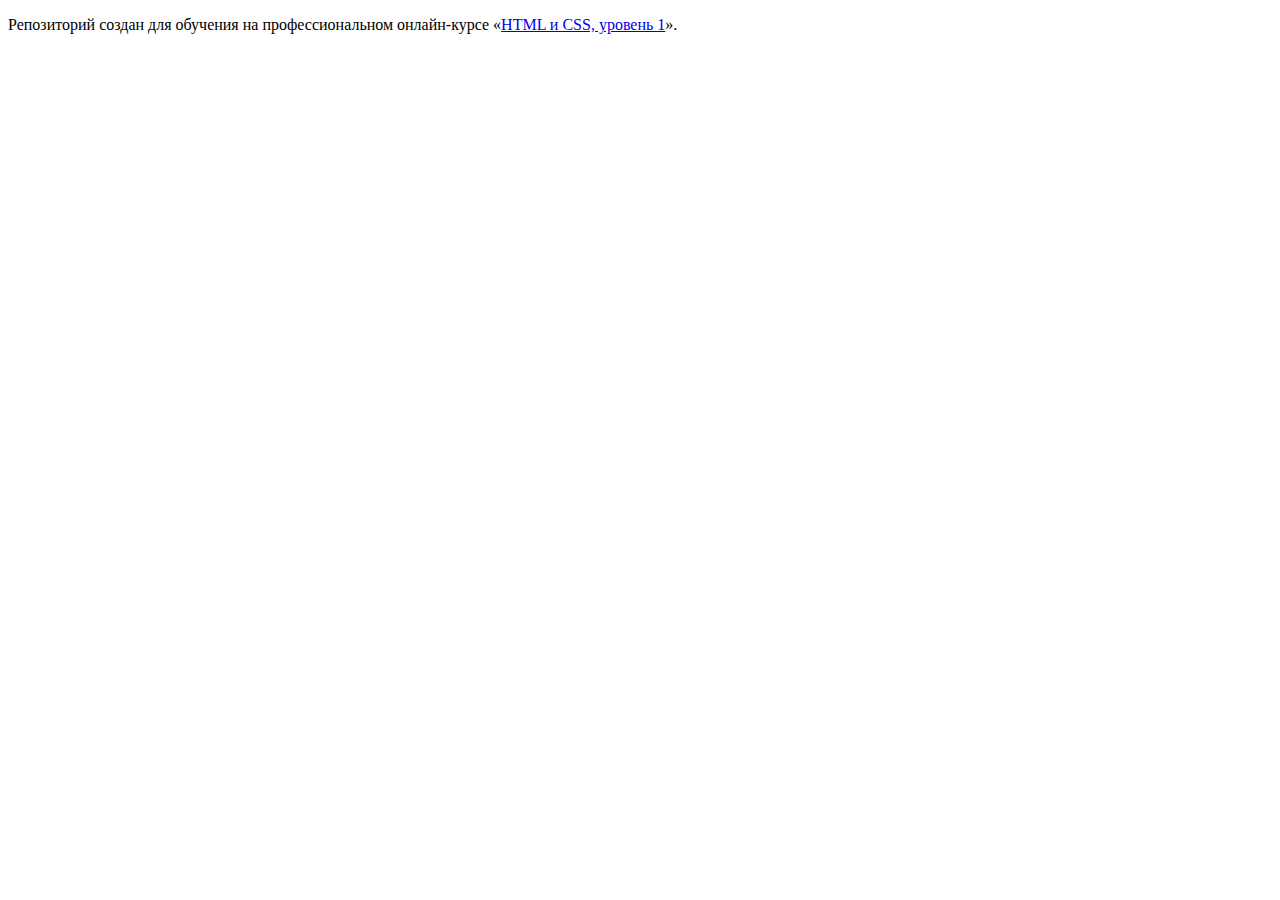
==== index.html @ 500343b6 ":hatching_chick:" ====
<!DOCTYPE html>
<html lang="ru">
  <head>
    <meta charset="utf-8">
    <title>HTML Academy: Девайс</title>
  </head>
  <body>

    <p>Репозиторий создан для обучения на профессиональном онлайн‑курсе «<a href="https://htmlacademy.ru/intensive/htmlcss">HTML и CSS, уровень 1</a>».</p>

  </body>
</html>
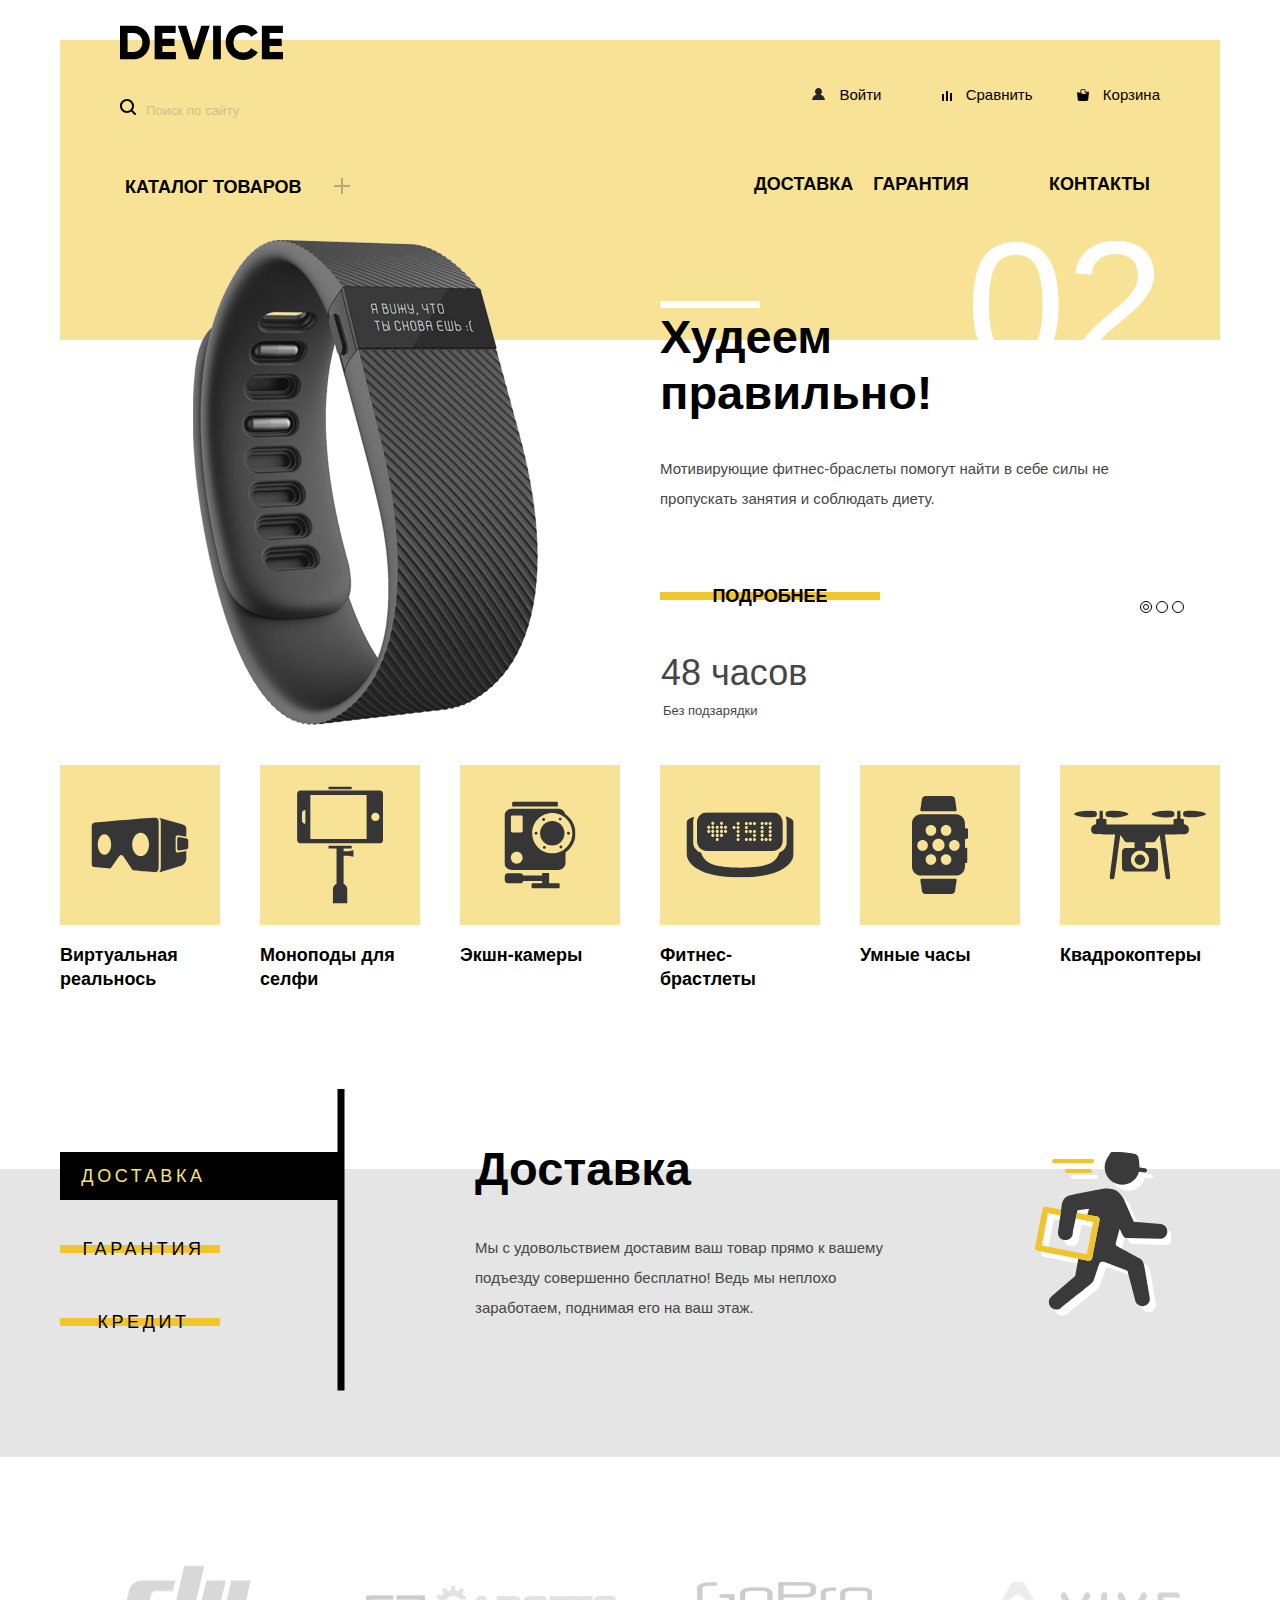
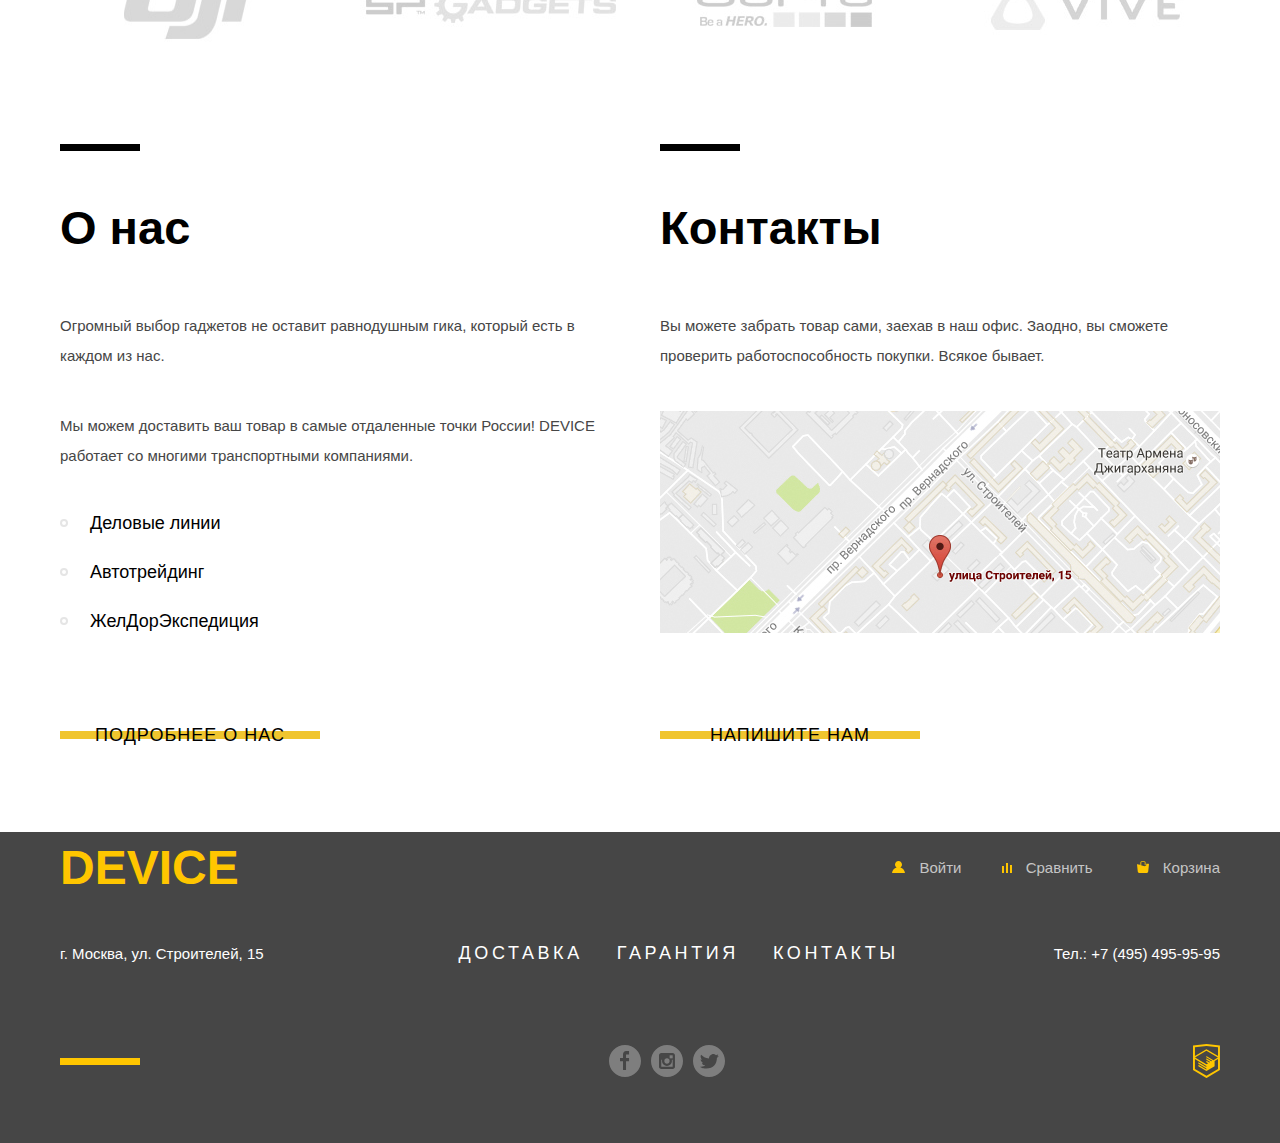
==== commit 088c50f6: "верстает первую страницу" ====
--- a/index.html
+++ b/index.html
@@ -1,12 +1,596 @@
 <!DOCTYPE html>
 <html lang="ru">
-  <head>
-    <meta charset="utf-8">
-    <title>HTML Academy: Девайс</title>
-  </head>
-  <body>
+<head>
+  <meta charset="UTF-8">
+  <title>Device</title>
+  <link rel="stylesheet" href="css/style.css">
+</head>
+<body>
+  <header>
+    <div class="layout-positioner header-wrapper">
+      <div class="top-row">
+        <div class="top-row-left">
+          <a class="logo" aria-label="Logotype Device">
+            <img src="img/logo.svg" alt="Device">
+          </a>
+          <div class="search">
+            <form action="device.html" method="post">
+                <span>
+                  <svg version="1.1" id="Layer_1" xmlns="http://www.w3.org/2000/svg" xmlns:xlink="http://www.w3.org/1999/xlink" x="0px" y="0px"
+                    width="16px" height="16px" viewBox="0 0 16 16" enable-background="new 0 0 16 16" xml:space="preserve">
+                  <path d="M15.7,14.3l-3.104-3.104C13.473,10.023,14,8.576,14,7c0-3.866-3.134-7-7-7S0,3.134,0,7s3.134,7,7,7
+                    c1.576,0,3.023-0.527,4.193-1.404L14.3,15.7c0.185,0.184,0.38,0.3,0.7,0.3c0.553,0,1-0.447,1-1C16,14.781,15.945,14.546,15.7,14.3z
+                    M2,7c0-2.762,2.238-5,5-5s5,2.238,5,5s-2.238,5-5,5S2,9.762,2,7z"/>
+                  </svg>
+                </span>
+                <input type="search" name="search" placeholder="Поиск по сайту">
+                <button class="search-btn" type="button" aria-label="Поиск">Найти</button>
+            </form>
+          </div>
+        </div>
+        <div class="top-row-right">
+          <div class="user-profile">
+            <span class="user-icon icon">
+              <svg version="1.1" id="Layer_1" xmlns="http://www.w3.org/2000/svg" xmlns:xlink="http://www.w3.org/1999/xlink" x="0px" y="0px"
+                width="13px" height="12px" viewBox="0 0 13 12" enable-background="new 0 0 13 12" xml:space="preserve">
+                <path fill="#272525" d="M0.032,12h12.937c-0.163-2.643-2.074-4.837-4.671-5.543C9.306,5.846,9.985,4.75,9.985,3.485
+                C9.985,1.561,8.425,0,6.5,0S3.015,1.561,3.015,3.485c0,1.264,0.68,2.361,1.688,2.972C2.106,7.163,0.194,9.357,0.032,12z"/>
+              </svg>
+            </span>
+            <a class="user-account-btn visually-hidden" href="#">
+              Валентин Петухов
+            </a>
+            <a class="login-btn" href="#">Войти</a>
+          </div>
+          <div class="compaire">
+            <a class="compaire-btn" href="#">
+              <span class="icon">
+              <svg version="1.1" id="Layer_1" xmlns="http://www.w3.org/2000/svg" xmlns:xlink="http://www.w3.org/1999/xlink" x="0px" y="0px"
+                width="10px" height="10px" viewBox="0 0 10 10" enable-background="new 0 0 10 10" xml:space="preserve">
+                <rect x="8" y="2" width="1.984" height="8"/>
+                <rect y="3" width="1.984" height="7"/>
+                <rect x="4" width="2" height="10"/>
+              </svg>
+            </span>  
+              Сравнить
+            </a>
+            <a class="cart-btn" href="#">
+              <span class="icon">
+                <svg version="1.1" id="Layer_1" xmlns="http://www.w3.org/2000/svg" xmlns:xlink="http://www.w3.org/1999/xlink" x="0px" y="0px"
+                width="12px" height="12px" viewBox="0 0 12 12" enable-background="new 0 0 12 12" xml:space="preserve">
+                  <g>
+                  <path d="M11.864,3.017c-0.082-0.098-0.203-0.154-0.327-0.154H9.225V4.09c0,0.563-0.484,1.022-1.08,1.022
+                        c-0.125,0-0.243,0.056-0.327,0.154C0.028,3.115-0.012,3.245,0.003,3.375l0.776,7.134c0.015,0.806,0.642,1.455,1.411,1.455h7.595
+                        c0.77,0,1.396-0.649,1.411-1.455l0.776-7.134C11.987,3.245,11.946,3.115,11.864,3.017z"/>
+                  <path d="M3.829,4.499c0.239,0,0.433-0.184,0.433-0.409V1.84c0-0.632,0.672-1.022,1.295-1.022h1.079
+                        c0.655,0,1.078,0.401,1.078,1.022v2.25c0,0.225,0.194,0.409,0.431,0.409c0.239,0,0.433-0.184,0.433-0.409V1.84
+                        C8.577,0.773,7.761,0,6.636,0H5.557C4.367,0,3.398,0.826,3.398,1.84v2.25C3.398,4.315,3.592,4.499,3.829,4.499z"/>
+                  </g>
+                </svg>
+              </span>  
+              Корзина
+            </a>
+          </div>
+        </div>
+      </div>
+      <div class="header-menu-wrapper">
+        <nav class="catalog-menu">
+          <a class="catalog-menu-btn" href="catalog.html">Каталог товаров</a>
+          <ul class="catalog-menu-list menu-hide">
+            <li>
+              <ul>
+                <li>
+                  <a href="#">Виртуальная реальнось</a>
+                </li>
+                <li>
+                  <a href="#">Моноподы для селфи</a>
+                </li>
+                <li>
+                  <a href="#">Экшн-камеры</a>
+                </li>
+              </ul>
+            </li>
+            <li>
+              <ul>
+                <li>
+                  <a href="#">Фитнес-браслеты</a>
+                </li>
+                <li>
+                  <a href="#">Умные часы</a>
+                </li>
+              </ul>
+            </li>
+            <li>
+              <a href="#">Квадрокоптеры</a>
+            </li>
+          </ul>
+        </nav>
+        <nav class="services-menu">
+          <ul>
+            <li>
+              <a href="#">Доставка</a>
+            </li>
+            <li>
+              <a href="#">Гарантия</a>
+            </li>
+            <li>
+              <a href="#">Контакты</a>
+            </li>
+          </ul>
+        </nav>
+      </div>
+    </div>
+  </header>
+  <main>
+    <section class="promo-slider">
+      <div class="layout-positioner">
+        <h2 class="visually-hidden">Промо слайдер</h2>
+        <div class="slider">
+          <ul class="slider-item-list">
+            <li class="slider-item slide-1">
+              <div class="slider-item-image">
+                <img src="img/slider-1-png.png" width="384" height="486" alt="Изображение Селфи-триноги">
+              </div>
+              <div class="slider-item-content">
+                <div class="slide-count">
+                  <div class="line"></div>
+                  <div class="number">01</div>
+                </div>
+                <h3 class="slider-item-heading">Делай селфи,<br> как Бен Стиллер!</h3>
+                <p>Самая длинная палка для селфи доступна в нашем магазине. Восемь(Восемь, Карл!) метров длиной и весом всего 5 килограмм.</p>
+                <a class="read-more-btn" href="#">Подробнее</a>
+                <table class="slider-item-features">
+                  <tr>
+                    <td class="value">8,5 м</td>
+                    <td>Длина палки</td>
+                  </tr>
+                  <tr>
+                    <td class="value">5 кг</td>
+                    <td>Вес палки</td>
+                  </tr>
+                  <tr>
+                    <td class="value">Карбон</td>
+                    <td>Материал</td>
+                  </tr>
+                </table>
+              </div>
+            </li>
+            <li class="slider-item slide-2">
+              <div class="slider-item-image">
+                <img src="img/slider-2-png.png" width="345" height="485" alt="Изображение Фитнес-браслетa">
+              </div>
+              <div class="slider-item-content">
+                <div class="slide-count">
+                  <div class="line"></div>
+                  <div class="number">02</div>
+                </div>
+                <h3 class="slider-item-heading">Худеем правильно!</h3>
+                <p>Мотивирующие фитнес-браслеты помогут найти в себе силы не пропускать занятия и соблюдать диету.</p>
+                <a class="read-more-btn" href="#">Подробнее</a>
+                <table class="slider-item-features">
+                  <tr>
+                    <td class="value">48 часов</td>
+                    <td>Без подзарядки</td>
+                  </tr>
+                </table>
+              </div>
+            </li>
+            <li class="slider-item slide-3">
+              <div class="slider-item-image">
+                <img src="img/slider-3-png.png" width="526" height="334" alt="Изображение квадрокоптера">
+              </div>
+              <div class="slider-item-content">
+                <div class="slide-count">
+                  <div class="line"></div>
+                  <div class="number">03</div>
+                </div>
+                <h3 class="slider-item-heading">Порхает как бабочка, жалит как пчела!</h3>
+                <p>Этот обычный, на первый взгляд, квадрокоптер оснащен мощным лазером, замаскированным под стандартную камеру.</p>
+                <a class="read-more-btn" href="#">Подробнее</a>
+                <table class="slider-item-features">
+                  <tr>
+                    <td class="value">800 м</td>
+                    <td>Дальность полета</td>
+                  </tr>
+                  <tr>
+                    <td class="value">50 м</td>
+                    <td>Радиус поражения</td>
+                  </tr>
+                </table>
+              </div>
+            </li>
+          </ul>
+          <div class="slider-dots">
+            <input class="visually-hidden" id="slider-control-1" type="radio" name="slider-controls" checked>
+            <label class="slider-dot" for="slider-control-1"></label>
+            <input class="visually-hidden" id="slider-control-2" type="radio" name="slider-controls">
+            <label class="slider-dot" for="slider-control-2"></label>
+            <input class="visually-hidden" id="slider-control-3" type="radio" name="slider-controls">
+            <label class="slider-dot" for="slider-control-3"></label>
+          </div>
+        </div>
+      </div>
+    </section>
+    <section class="popular-goods">
+      <div class="layout-positioner">
+        <h2 class="visually-hidden">Популярные разделы каталога</h2>
+        <ul class="popular-goods-list">
+          <li>
+            <a href="#" class="catalog-articles">
+              <p class="catalog-articles-icon">
+                <svg version="1.1" id="Layer_1" xmlns="http://www.w3.org/2000/svg" xmlns:xlink="http://www.w3.org/1999/xlink" x="0px" y="0px" width="97px" height="55px" viewBox="0 0 97 55" enable-background="new 0 0 97 55" xml:space="preserve">
+                  <g id="Layer_1_1_">
+                  </g>
+                  <g>
+                    <path fill="#363636" d="M84.131,32.639V20.003c0-1.309,1.045-2.37,2.335-2.37l8.326,1.581V11.02c0-2.355-1.708-3.431-4.202-4.265l-23.187-6.58c1.616,1.391,1.889,2.04,1.889,4.396v45.209c0,2.356-0.45,4.066-1.967,5.21l23.265-7.065c2.401-0.833,4.202-4.216,4.202-6.572V33.44l-8.326,1.567C85.176,35.009,84.131,33.947,84.131,32.639z"/>
+                    <path fill="#363636" d="M95.129,20.979l-7.598-1.444c-1.008,0-1.824,0.829-1.824,1.851v9.868c0,1.023,0.816,1.852,1.824,1.852l7.598-1.431c1.154-0.419,1.824-0.829,1.824-1.852V22.83C96.953,21.808,96.187,21.323,95.129,20.979z"/>
+                    <path fill="#363636" d="M67.17,4.483c0-5.08-4.232-4.459-4.232-4.459S5.832,4.738,2.838,5.145S0.001,9.532,0.001,9.532S0,42.069,0,45.812s2.599,3.753,2.599,3.753l16.477,1.403L27.212,39.3c0,0,1.109-1.828,2.505-1.828c1.397,0,2.432,1.861,2.432,1.861l9.061,13.521c0,0,18.895,1.909,22.521,1.909c3.626-0.001,3.439-5.024,3.439-5.024S67.17,9.563,67.17,4.483z M12.982,37.192c-3.698,0-6.696-4.601-6.696-10.275s2.998-10.275,6.696-10.275c3.698,0,6.696,4.601,6.696,10.275S16.68,37.192,12.982,37.192z M49.14,38.618c-4.662,0-8.441-5.239-8.441-11.701c0-6.463,3.78-11.702,8.441-11.702c4.662,0,8.442,5.239,8.442,11.702C57.582,33.379,53.802,38.618,49.14,38.618z"/>
+                  </g>
+                </svg>
+              </p>
+              <p>Виртуальная реальнось</p>
+            </a>
+          </li>
+          <li>
+            <a href="#" class="catalog-articles">
+              <p class="catalog-articles-icon">
+                <svg version="1.1" id="Layer_1" xmlns="http://www.w3.org/2000/svg" xmlns:xlink="http://www.w3.org/1999/xlink" x="0px" y="0px"
+                  width="86px" height="117px" viewBox="0 0 86 117" enable-background="new 0 0 86 117" xml:space="preserve">
+                <g>
+                  <path fill="#363636" d="M82.821,4.011H3.33c-1.761,0-3.188,1.427-3.188,3.188v46.413c0,1.763,1.427,3.189,3.188,3.189h79.492c1.762,0,3.189-1.427,3.189-3.189V7.199C86.011,5.438,84.583,4.011,82.821,4.011z M8.392,37.236H8.166c-1.762,0-3.189-1.429-3.189-3.189v-7.283c0-1.761,1.427-3.188,3.189-3.188h0.226V37.236z M69.623,52.408H13.341V8.402h56.282V52.408z M78.4,34.552c-2.289,0-4.146-1.855-4.146-4.147s1.856-4.147,4.146-4.147c2.291,0,4.148,1.855,4.148,4.147S80.691,34.552,78.4,34.552z"/>
+                  <rect x="31.497" fill="#363636" width="23.157" height="2.758"/>
+                  <path fill="#363636" d="M46.608,64.861v-2.973h8.046v-2.758H31.498v2.758h8.045v35.246c-2.139,0.938-3.635,3.072-3.635,5.559V117h14.335v-14.307c0-2.486-1.495-4.621-3.636-5.557v-27.99h4.796l5.051,1.213v-6.711l-5.051,1.213H46.608z"/>
+                </g>
+                <g id="Layer_1_1_">
+                </g>
+                </svg>
+              </p>
+              <p>Моноподы для селфи</p>
+            </a>
+          </li>
+          <li>
+            <a href="#" class="catalog-articles">
+                <p class="catalog-articles-icon">
+                <svg version="1.1" id="Layer_1" xmlns="http://www.w3.org/2000/svg" xmlns:xlink="http://www.w3.org/1999/xlink" x="0px" y="0px"
+                  width="71px" height="87px" viewBox="0 0 71 87" enable-background="new 0 0 71 87" xml:space="preserve">
+                <g>
+                  <path fill="#363636" d="M53.349,1.49c0-0.736-0.578-1.49-1.311-1.49H9.053C8.32,0,7.672,0.754,7.672,1.49v3.522h45.676V1.49z"/>
+                  <path fill="#363636" d="M54.202,81.809h-9.597V71.426h-6.958v2.507H18.774c-0.537-1.254-1.757-2.148-3.181-2.148H3.559
+                    C1.642,71.784,0,73.387,0,75.311v3.018c0,1.924,1.642,3.48,3.559,3.48h12.035c1.511,0,2.792-0.896,3.269-2.326h18.785v2.326H28.13
+                    c-0.533,0-1.01,0.437-1.01,0.972v3.172c0,0.535,0.478,1.048,1.01,1.048h26.072c0.533,0,0.93-0.513,0.93-1.048V82.78
+                    C55.132,82.245,54.735,81.809,54.202,81.809z"/>
+                  <path fill="#363636" d="M60.666,12.39c-0.861-2.937-3.567-5.05-6.771-5.05H7.148C3.25,7.34,0,10.449,0,14.361v46.9
+                    c0,3.912,3.25,7.121,7.148,7.121h46.747c3.898,0,7.126-3.209,7.126-7.121V50.915c6.066-4.204,10.001-11.211,10.001-19.164
+                    C71.021,23.672,66.89,16.57,60.666,12.39z M12.238,62.151c-3.259,0-5.901-2.65-5.901-5.921c0-3.27,2.642-5.922,5.901-5.922
+                    s5.902,2.652,5.902,5.922C18.14,59.501,15.497,62.151,12.238,62.151z M18.199,29.546c0,0.786-0.635,1.422-1.418,1.422H7.841
+                    c-0.783,0-1.418-0.637-1.418-1.422V15.386c0-0.786,0.635-1.423,1.418-1.423h8.939c0.783,0,1.418,0.637,1.418,1.423V29.546z
+                    M47.762,51.858c-11.076,0-20.057-9.01-20.057-20.123s8.98-20.124,20.057-20.124c11.077,0,20.058,9.01,20.058,20.124
+                    S58.839,51.858,47.762,51.858z"/>
+                  <ellipse fill="#363636" cx="47.762" cy="31.735" rx="12.188" ry="12.229"/>
+                  <circle fill="#363636" cx="31.562" cy="31.736" r="1.435"/>
+                  <circle fill="#363636" cx="63.963" cy="31.736" r="1.435"/>
+                  <circle fill="#363636" cx="39.109" cy="17.994" r="1.435"/>
+                  <ellipse fill="#363636" cx="56.415" cy="45.476" rx="1.43" ry="1.436"/>
+                  <circle fill="#363636" cx="55.697" cy="17.565" r="1.435"/>
+                  <circle fill="#363636" cx="39.828" cy="45.906" r="1.435"/>
+                </g>
+                </svg>
+              </p>
+              <p>Экшн-камеры</p>
+            </a>
+          </li>
+          <li>
+            <a href="#" class="catalog-articles">
+              <p class="catalog-articles-icon">
+                <svg version="1.1" id="Layer_1" xmlns="http://www.w3.org/2000/svg" xmlns:xlink="http://www.w3.org/1999/xlink" x="0px" y="0px" width="107px" height="65px" viewBox="0 0 107 65" enable-background="new 0 0 107 65" xml:space="preserve">
+                <g>
+                  <path fill="#363636" d="M98.967,4.074c0.752,1.441,1.209,3.08,1.209,4.818v21.102c0,4.616-3.092,8.527-7.246,9.9 c-1.325,3.987-3.778,7.854-8.051,10.432c-8.676,5.231-31.124,4.837-31.198,4.837c-0.078,0-22.513,0.395-31.189-4.837c-4.216-2.545-6.708-6.347-8.042-10.279c-4.418-1.209-7.756-5.251-7.756-10.053V8.893c0-1.688,0.427-3.282,1.139-4.693 C4.17,5.109,0,6.918,0,10.434c0,6.243,0,25.687,0,29.983C0,50.668,11.839,64.85,53.657,64.85c41.82,0,53.657-14.182,53.657-24.433
+                    c0-4.296,0-23.74,0-29.983C107.313,6.75,102.738,4.94,98.967,4.074z"/>
+                  <path fill="#363636" d="M20.561,38.459h65.523c5.564,0,10.074-4.513,10.074-10.077V9.935c0-5.563-4.51-10.075-10.074-10.075H20.561c-5.564,0-10.075,4.511-10.075,10.075v18.447C10.486,33.946,14.997,38.459,20.561,38.459z M83.695,9.468c0.867,0,1.569,0.703,1.569,1.57c0,0.866-0.702,1.569-1.569,1.569s-1.568-0.703-1.568-1.569C82.127,10.17,82.828,9.468,83.695,9.468z M83.695,13.507c0.867,0,1.569,0.703,1.569,1.568c0,0.867-0.702,1.569-1.569,1.569s-1.568-0.702-1.568-1.569C82.127,14.21,82.828,13.507,83.695,13.507z M83.695,17.546c0.867,0,1.569,0.702,1.569,1.569c0,0.866-0.702,1.569-1.569,1.569s-1.568-0.703-1.568-1.569C82.127,18.248,82.828,17.546,83.695,17.546z M83.695,21.373c0.867,0,1.569,0.704,1.569,1.569c0,0.867-0.702,1.568-1.569,1.568s-1.568-0.701-1.568-1.568C82.127,22.076,82.828,21.373,83.695,21.373z M83.695,25.412c0.867,0,1.569,0.702,1.569,1.569c0,0.865-0.702,1.568-1.569,1.568s-1.568-0.704-1.568-1.568C82.127,26.114,82.828,25.412,83.695,25.412z M79.656,9.468c0.867,0,1.568,0.703,1.568,1.57c0,0.866-0.701,1.569-1.568,1.569c-0.865,0-1.568-0.703-1.568-1.569C78.088,10.17,78.791,9.468,79.656,9.468z M79.656,25.412c0.867,0,1.568,0.702,1.568,1.569c0,0.865-0.701,1.568-1.568,1.568c-0.865,0-1.568-0.704-1.568-1.568C78.088,26.114,78.791,25.412,79.656,25.412z M75.619,9.468c0.865,0,1.568,0.703,1.568,1.57c0,0.866-0.703,1.569-1.568,1.569c-0.867,0-1.569-0.703-1.569-1.569C74.05,10.17,74.752,9.468,75.619,9.468z M75.619,13.507c0.865,0,1.568,0.703,1.568,1.568c0,0.867-0.703,1.569-1.568,1.569c-0.867,0-1.569-0.702-1.569-1.569C74.05,14.21,74.752,13.507,75.619,13.507z M75.619,17.546c0.865,0,1.568,0.702,1.568,1.569c0,0.866-0.703,1.569-1.568,1.569c-0.867,0-1.569-0.703-1.569-1.569C74.05,18.248,74.752,17.546,75.619,17.546z M75.619,21.373c0.865,0,1.568,0.704,1.568,1.569c0,0.867-0.703,1.568-1.568,1.568c-0.867,0-1.569-0.701-1.569-1.568C74.05,22.076,74.752,21.373,75.619,21.373z M75.619,25.412c0.865,0,1.568,0.702,1.568,1.569c0,0.865-0.703,1.568-1.568,1.568c-0.867,0-1.569-0.704-1.569-1.568C74.05,26.114,74.752,25.412,75.619,25.412z M67.965,9.468c0.867,0,1.568,0.703,1.568,1.57c0,0.866-0.701,1.569-1.568,1.569s-1.568-0.703-1.568-1.569C66.396,10.17,67.1,9.468,67.965,9.468zM67.965,17.546c0.867,0,1.568,0.702,1.568,1.569c0,0.866-0.701,1.569-1.568,1.569s-1.568-0.703-1.568-1.569C66.396,18.248,67.1,17.546,67.965,17.546z M67.965,21.427c0.867,0,1.568,0.701,1.568,1.568c0,0.865-0.701,1.569-1.568,1.569s-1.568-0.704-1.568-1.569C66.396,22.128,67.1,21.427,67.965,21.427z M67.965,25.412c0.867,0,1.568,0.702,1.568,1.569c0,0.865-0.701,1.568-1.568,1.568s-1.568-0.704-1.568-1.568C66.396,26.114,67.1,25.412,67.965,25.412z M63.926,9.468c0.867,0,1.57,0.703,1.57,1.57c0,0.866-0.703,1.569-1.57,1.569c-0.865,0-1.569-0.703-1.569-1.569C62.356,10.17,63.061,9.468,63.926,9.468z M63.926,17.546c0.867,0,1.57,0.702,1.57,1.569c0,0.866-0.703,1.569-1.57,1.569c-0.865,0-1.569-0.703-1.569-1.569C62.356,18.248,63.061,17.546,63.926,17.546z M63.926,25.412c0.867,0,1.57,0.702,1.57,1.569c0,0.865-0.703,1.568-1.57,1.568c-0.865,0-1.569-0.704-1.569-1.568C62.356,26.114,63.061,25.412,63.926,25.412z M59.888,9.468c0.865,0,1.569,0.703,1.569,1.57c0,0.866-0.704,1.569-1.569,1.569c-0.867,0-1.568-0.703-1.568-1.569C58.319,10.17,59.021,9.468,59.888,9.468z M59.888,13.507c0.865,0,1.569,0.703,1.569,1.568c0,0.867-0.704,1.569-1.569,1.569c-0.867,0-1.568-0.702-1.568-1.569C58.319,14.21,59.021,13.507,59.888,13.507z M59.888,17.546c0.865,0,1.569,0.702,1.569,1.569c0,0.866-0.704,1.569-1.569,1.569c-0.867,0-1.568-0.703-1.568-1.569C58.319,18.248,59.021,17.546,59.888,17.546z M59.888,25.412c0.865,0,1.569,0.702,1.569,1.569c0,0.865-0.704,1.568-1.569,1.568c-0.867,0-1.568-0.704-1.568-1.568C58.319,26.114,59.021,25.412,59.888,25.412z M51.598,9.468c0.867,0,1.569,0.703,1.569,1.57c0,0.866-0.702,1.569-1.569,1.569
+                    c-0.867,0-1.568-0.703-1.568-1.569C50.029,10.17,50.731,9.468,51.598,9.468z M51.598,13.507c0.867,0,1.569,0.703,1.569,1.568
+                    c0,0.867-0.702,1.569-1.569,1.569c-0.867,0-1.568-0.702-1.568-1.569C50.029,14.21,50.731,13.507,51.598,13.507z M51.598,17.546
+                    c0.867,0,1.569,0.702,1.569,1.569c0,0.866-0.702,1.569-1.569,1.569c-0.867,0-1.568-0.703-1.568-1.569
+                    C50.029,18.248,50.731,17.546,51.598,17.546z M51.598,21.427c0.867,0,1.569,0.701,1.569,1.568c0,0.865-0.702,1.569-1.569,1.569
+                    c-0.867,0-1.568-0.704-1.568-1.569C50.029,22.128,50.731,21.427,51.598,21.427z M51.598,25.412c0.867,0,1.569,0.702,1.569,1.569
+                    c0,0.865-0.702,1.568-1.569,1.568c-0.867,0-1.568-0.704-1.568-1.568C50.029,26.114,50.731,25.412,51.598,25.412z M47.559,13.507
+                    c0.867,0,1.568,0.703,1.568,1.568c0,0.867-0.701,1.569-1.568,1.569s-1.569-0.702-1.569-1.569
+                    C45.99,14.21,46.691,13.507,47.559,13.507z M39.057,13.295c0.865,0,1.569,0.703,1.569,1.568c0,0.867-0.704,1.569-1.569,1.569
+                    c-0.867,0-1.571-0.703-1.571-1.569C37.486,13.998,38.189,13.295,39.057,13.295z M39.057,17.333c0.865,0,1.569,0.703,1.569,1.57
+                    c0,0.866-0.704,1.57-1.569,1.57c-0.867,0-1.571-0.704-1.571-1.57C37.486,18.036,38.189,17.333,39.057,17.333z M35.018,9.255
+                    c0.865,0,1.568,0.703,1.568,1.57c0,0.866-0.704,1.568-1.568,1.568c-0.867,0-1.569-0.703-1.569-1.568
+                    C33.449,9.958,34.15,9.255,35.018,9.255z M35.018,13.295c0.865,0,1.568,0.703,1.568,1.568c0,0.867-0.704,1.569-1.568,1.569
+                    c-0.867,0-1.569-0.703-1.569-1.569C33.449,13.998,34.15,13.295,35.018,13.295z M35.018,17.333c0.865,0,1.568,0.703,1.568,1.57
+                    c0,0.866-0.704,1.57-1.568,1.57c-0.867,0-1.569-0.704-1.569-1.57C33.449,18.036,34.15,17.333,35.018,17.333z M35.018,21.373
+                    c0.865,0,1.568,0.704,1.568,1.569c0,0.867-0.704,1.568-1.568,1.568c-0.867,0-1.569-0.701-1.569-1.568
+                    C33.449,22.076,34.15,21.373,35.018,21.373z M30.764,13.295c0.867,0,1.569,0.703,1.569,1.568c0,0.867-0.702,1.569-1.569,1.569
+                    c-0.867,0-1.568-0.703-1.568-1.569C29.196,13.998,29.897,13.295,30.764,13.295z M30.764,17.333c0.867,0,1.569,0.703,1.569,1.57
+                    c0,0.866-0.702,1.57-1.569,1.57c-0.867,0-1.568-0.704-1.568-1.57C29.196,18.036,29.897,17.333,30.764,17.333z M30.764,21.373
+                    c0.867,0,1.569,0.704,1.569,1.569c0,0.867-0.702,1.568-1.569,1.568c-0.867,0-1.568-0.701-1.568-1.568
+                    C29.196,22.076,29.897,21.373,30.764,21.373z M30.764,25.412c0.867,0,1.569,0.702,1.569,1.569c0,0.865-0.702,1.568-1.569,1.568
+                    c-0.867,0-1.568-0.704-1.568-1.568C29.196,26.114,29.897,25.412,30.764,25.412z M26.3,9.255c0.867,0,1.571,0.703,1.571,1.57
+                    c0,0.866-0.704,1.568-1.571,1.568c-0.865,0-1.569-0.703-1.569-1.568C24.731,9.958,25.435,9.255,26.3,9.255z M26.3,13.295
+                    c0.867,0,1.571,0.703,1.571,1.568c0,0.867-0.704,1.569-1.571,1.569c-0.865,0-1.569-0.703-1.569-1.569
+                    C24.731,13.998,25.435,13.295,26.3,13.295z M26.3,17.333c0.867,0,1.571,0.703,1.571,1.57c0,0.866-0.704,1.57-1.571,1.57
+                    c-0.865,0-1.569-0.704-1.569-1.57C24.731,18.036,25.435,17.333,26.3,17.333z M26.3,21.373c0.867,0,1.571,0.704,1.571,1.569
+                    c0,0.867-0.704,1.568-1.571,1.568c-0.865,0-1.569-0.701-1.569-1.568C24.731,22.076,25.435,21.373,26.3,21.373z M22.263,13.295
+                    c0.865,0,1.569,0.703,1.569,1.568c0,0.867-0.704,1.569-1.569,1.569c-0.867,0-1.569-0.703-1.569-1.569
+                    C20.694,13.998,21.396,13.295,22.263,13.295z M22.263,17.333c0.865,0,1.569,0.703,1.569,1.57c0,0.866-0.704,1.57-1.569,1.57
+                    c-0.867,0-1.569-0.704-1.569-1.57C20.694,18.036,21.396,17.333,22.263,17.333z"/>
+                </g>
+                </svg>
+              </p>
+              <p>Фитнес-брастлеты</p>
+            </a>
+          </li>
+          <li>
+            <a href="#" class="catalog-articles">
+              <p class="catalog-articles-icon">
+                <svg version="1.1" id="Layer_1" xmlns="http://www.w3.org/2000/svg" xmlns:xlink="http://www.w3.org/1999/xlink" x="0px" y="0px"
+                  width="56px" height="98px" viewBox="0 0 56 98" enable-background="new 0 0 56 98" xml:space="preserve">
+                <g>
+                  <path fill="#363636" d="M54.494,32.197h-1.515v-4.64c0-5.052-4.087-9.186-9.082-9.186H9.082C4.086,18.372,0,22.505,0,27.557v42.868
+                    c0,5.052,4.087,9.185,9.083,9.185h34.815c4.995,0,9.082-4.133,9.082-9.185V67.01h1.515c0.415,0,0.757-0.344,0.757-0.764V52.467
+                    c0-0.421-0.342-0.766-0.757-0.766h-1.515v-8.788h1.515c0.832,0,1.514-0.688,1.514-1.531v-7.654
+                    C56.008,32.886,55.326,32.197,54.494,32.197z M34.082,29.088c2.926,0,5.299,2.398,5.299,5.358s-2.373,5.358-5.299,5.358
+                    s-5.298-2.398-5.298-5.358S31.156,29.088,34.082,29.088z M18.945,29.088c2.925,0,5.298,2.398,5.298,5.358s-2.373,5.358-5.298,5.358
+                    c-2.926,0-5.298-2.398-5.298-5.358S16.019,29.088,18.945,29.088z M5.297,49.397c0-2.959,2.371-5.358,5.298-5.358
+                    c2.926,0,5.298,2.399,5.298,5.358c0,2.959-2.373,5.358-5.298,5.358C7.668,54.756,5.297,52.356,5.297,49.397z M18.945,68.894
+                    c-2.926,0-5.298-2.398-5.298-5.358s2.372-5.358,5.298-5.358c2.925,0,5.298,2.398,5.298,5.358S21.87,68.894,18.945,68.894z
+                    M20.435,48.991c0-3.382,2.711-6.124,6.055-6.124c3.344,0,6.055,2.742,6.055,6.124s-2.711,6.124-6.055,6.124
+                    C23.146,55.114,20.435,52.373,20.435,48.991z M34.082,68.894c-2.926,0-5.298-2.398-5.298-5.358s2.372-5.358,5.298-5.358
+                    s5.299,2.398,5.299,5.358S37.008,68.894,34.082,68.894z M42.384,54.756c-2.927,0-5.298-2.399-5.298-5.358
+                    c0-2.959,2.371-5.358,5.298-5.358c2.926,0,5.298,2.399,5.298,5.358C47.682,52.356,45.31,54.756,42.384,54.756z"/>
+                  <path fill="#363636" d="M9.646,15.31h33.687c0.843,0,1.432-0.681,1.306-1.514L43.023,3.028c0,0,0-0.001-0.002-0.002
+                    C42.771,1.362,41.189,0,39.506,0H13.474c-1.686,0-3.268,1.362-3.517,3.028L8.342,13.795C8.217,14.628,8.803,15.31,9.646,15.31z"/>
+                  <path fill="#363636" d="M43.333,82.671H9.646c-0.843,0-1.429,0.683-1.304,1.516l1.615,10.767c0.25,1.666,1.832,3.028,3.516,3.028
+                    h26.032c1.684,0,3.266-1.362,3.517-3.026c0-0.001,0-0.001,0-0.002l1.615-10.767C44.765,83.354,44.176,82.671,43.333,82.671z"/>
+                </g>
+                </svg>
+              </p>
+              <p>Умные часы</p>
+            </a>
+          </li>
+          <li>
+            <a href="#" class="catalog-articles">
+              <p class="catalog-articles-icon">
+                <svg version="1.1" id="Layer_1" xmlns="http://www.w3.org/2000/svg" xmlns:xlink="http://www.w3.org/1999/xlink" x="0px" y="0px"
+                  width="132px" height="69px" viewBox="0 0 132 69" enable-background="new 0 0 132 69" xml:space="preserve">
+                <g transform="translate(0.000000,512.000000) scale(0.100000,-0.100000)">
+                  <path fill="#363636" d="M120.522,5117.421c-55.449-4.873-102.139-15.928-114.77-26.724c-7.227-6.162-7.227-6.162-2.324-11.562c6.445-7.197,37.134-16.45,72.476-22.363c39.98-6.68,125.098-6.934,137.231-0.513c12.119,6.68,16.24,14.136,16.24,29.814c0,16.187-6.191,24.16-22.178,28.525C192.739,5118.457,149.414,5120,120.522,5117.421z"/>
+                  <path fill="#363636" d="M257.744,5115.117c-1.294-2.832-2.583-21.079-2.583-41.118c0-40.61,1.553-37.783-21.919-39.331l-10.308-0.771l-1.294-25.444l-1.289-25.439l-11.865-2.832c-25.791-6.68-39.99-25.952-37.915-52.944c1.279-19.272,10.308-33.408,25.786-40.869c11.089-5.132,14.697-5.381,112.461-5.381c55.449,0,101.372-0.786,101.885-1.807c0.508-1.284-11.094-94.072-25.796-206.387c-14.448-112.305-26.831-209.971-27.085-216.66c-0.513-16.172,8.262-26.211,23.477-26.211c12.373,0,20.117,6.416,23.213,19.014c1.294,5.137,14.956,103.33,30.181,218.213c15.22,114.629,28.628,208.687,29.404,208.687c1.03,0,10.83-14.131,21.924-31.357c29.399-46.26,23.989-43.169,76.353-43.169h43.584v-28.022v-28.276l-51.328-0.771c-47.202-0.771-52.1-1.27-58.813-6.152c-15.728-11.572-16.25-14.15-16.25-109.766c0-95.342,0.264-97.92,15.225-110.498l8.511-6.953h156.826h156.826l8.506,6.953c14.961,12.578,15.205,15.156,15.205,110.498c0,95.615-0.508,98.193-16.23,109.766c-6.709,4.883-11.611,5.381-58.818,6.152l-51.318,0.771v28.276v28.022h43.594c52.344,0,46.934-3.091,76.338,43.169c11.104,17.227,20.898,31.357,21.934,31.357c0.762,0,14.189-94.058,29.395-208.687c15.225-114.883,28.896-213.076,30.186-218.213c3.096-12.598,10.82-19.014,23.213-19.014c15.215,0,23.994,10.039,23.467,26.211c-0.254,6.689-12.637,104.355-27.09,216.66c-14.688,112.314-26.309,205.103-25.781,206.387c0.508,1.021,46.416,1.807,101.895,1.807c97.754,0,101.357,0.249,112.441,5.381c15.479,7.461,24.502,21.597,25.791,40.869c2.07,26.992-12.109,46.265-37.91,52.944l-11.875,2.832l-1.27,25.439l-1.289,25.444l-10.322,0.771c-23.467,1.548-21.934-1.279-21.934,39.331c0,20.039-1.279,38.286-2.568,41.118c-2.061,3.599-5.43,4.883-13.672,4.883c-6.191,0-12.383-1.284-14.199-3.086c-2.061-2.056-3.096-14.653-3.096-39.321c0-24.673-1.025-37.271-3.096-39.321c-1.797-1.797-9.014-3.081-16.494-3.081c-16.26,0-16.514-0.522-16.514-31.104v-22.871H660.127H324.805v22.871c0,30.581-0.249,31.104-16.499,31.104c-7.485,0-14.702,1.284-16.504,3.081c-2.075,2.051-3.101,14.648-3.101,39.321c0,24.668-1.03,37.266-3.096,39.321c-1.807,1.802-8.003,3.086-14.189,3.086C263.169,5120,259.814,5118.715,257.744,5115.117z M686.172,4713.916c28.887-8.984,53.916-33.926,61.66-61.68c4.385-15.43,3.096-42.158-2.842-57.832c-6.963-18.75-26.846-40.098-45.654-49.355c-12.9-6.416-17.539-7.188-39.209-7.188c-21.665,0-26.309,0.771-39.204,7.188c-18.843,9.258-38.691,30.605-45.659,49.355c-5.928,15.674-7.227,42.402-2.837,57.832c7.48,27.236,32.495,52.695,60.615,61.68C653.164,4720.341,666.045,4720.341,686.172,4713.916z"/>
+                  <path fill="#363636" d="M637.939,4675.625c-20.366-9.258-35.068-36.494-30.688-57.305c7.739-36.768,48.232-55.527,79.956-37.021c19.854,11.582,29.912,35.469,24.512,57.832c-5.684,23.906-27.344,41.377-51.592,41.377C653.672,4680.507,643.872,4678.193,637.939,4675.625z"/>
+                  <path fill="#363636" d="M360.918,5118.457c-39.204-6.68-45.132-11.309-45.132-34.438c0-18.247,4.639-24.16,22.681-29.556c15.498-4.624,71.724-5.142,105-1.284c68.608,8.223,113.218,25.444,96.987,37.52c-12.651,8.999-49.023,18.765-90.542,23.901C425.156,5117.68,369.951,5120,360.918,5118.457z"/>
+                  <path fill="#363636" d="M894.844,5117.421c-63.193-5.903-118.643-20.811-118.643-31.86c0-17.222,78.408-34.697,156.299-34.956c58.037,0,71.963,6.421,71.963,33.413c0,18.242-6.191,26.216-23.73,30.84C964.238,5118.974,923.984,5120,894.844,5117.421z"/>
+                  <path fill="#363636" d="M1127.764,5117.167c-17.803-2.31-30.186-7.705-34.307-14.907c-3.867-7.705-3.096-29.038,1.543-35.718c9.277-13.11,16.523-14.653,70.684-14.653c36.611,0,58.018,1.289,78.662,4.883c35.342,5.913,66.035,15.166,72.48,22.363c4.902,5.4,4.902,5.4-2.324,11.562c-13.408,11.309-59.58,21.851-119.16,26.724C1160.527,5120.253,1150.459,5120.253,1127.764,5117.167z"/>
+                </g>
+                </svg>
+              </p>
+              <p>Квадрокоптеры</p>
+            </a>
+          </li>
+        </ul> 
+      </div>
+    </section>
+    <section class="services">
+      <div class="services-bg"></div>
+      <div class="layout-positioner">
+        <h2 class="visually-hidden">Наши услуги</h2>
+        <div class="services-slider">
+          <div class="slider-controls">
+            <button class="delivery-slide-btn" type="button" aria-pressed="true">Доставка</button>
+            <button class="warranty-slide-btn" type="button" aria-pressed="false">Гарантия</button>
+            <button class="credit-slide-btn" type="button" aria-pressed="false">Кредит</button>
+          </div>
+          <div class="slider-items">
+            <div class="services-slide services-slide-1">
+              <div class="slide-caption">
+                <h3>Доставка</h3>
+                <p>Мы с удовольствием доставим ваш товар прямо к вашему подъезду совершенно бесплатно! Ведь мы неплохо заработаем, поднимая его на ваш этаж.</p>
+              </div>
+              <div class="slide-image">
+                <img src="img/delivery.svg" width="136" height="164"  alt="">
+              </div>
+            </div>
+            <div class="services-slide services-slide-2">
+              <div class="slide-caption">
+                <h3>Гарантия</h3>
+                <p>Мы с удовольствием доставим ваш товар прямо к вашему подъезду совершенно бесплатно! Ведь мы неплохо заработаем, поднимая его на ваш этаж.</p>
+              </div>
+              <div class="slide-image">
+                <img src="img/warranty.svg" width="171" height="195" alt="гарантия">
+              </div>
+            </div>
+            <div class="services-slide services-slide-3">
+              <div class="slide-caption">
+                <h3>Кредит</h3>
+                <p>Залезть в долговую яму стало проще! Кредитные консультанты подберут для вас наиболее выгодные условия кредита. Выгодные для нашего банка, разумеется.</p>
+              </div>
+              <div class="slide-image">
+                <img src="img/credit.svg" width="156" height="188" alt="Кредит">
+              </div>
+            </div>
+          </div>
+        </div>
+      </div>
+    </section>
+    <section class="partners">
+      <div class="layout-positioner">
+        <h2 class="visually-hidden">Наши партнеры</h2>
+        <div class="partners-wrapper">
+          <a href="#" class="partners-logo">
+            <img src="img/logo-1-sp.png" width="260" height="202" alt="Логотип DJI">
+          </a>
+          <a href="#" class="partners-logo">
+            <img src="img/logo-3-sp.png" width="260" height="202" alt="Логотип SpGadjets">
+          </a>
+          <a href="#" class="partners-logo">
+            <img src="img/logo-2-sp.png" width="260" height="202" alt="Логотип GoPro">
+          </a>
+          <a href="#" class="partners-logo">
+            <img src="img/logo-4-sp.png" width="260" height="202" alt="Логотип vive">
+          </a>
+        </div>
+      </div>
+    </section>
+    <section class="company-info">
+      <div class="layout-positioner company-info-wrapper">
+        <h2 class="visually-hidden">Информация о компани</h2>
+        <div class="about-us">
+          <h3>О нас</h3>
+          <p>Огромный выбор гаджетов не оставит равнодушным гика, который есть в каждом из нас.</p>
+          <p>Мы можем доставить ваш товар в самые отдаленные точки России! DEVICE работает со многими транспортными компаниями.</p>
+          <ul class="logistic-companies">
+            <li>Деловые линии</li>
+            <li>Автотрейдинг</li>
+            <li>ЖелДорЭкспедиция</li>
+          </ul>
+          <a href="#" class="read-more">Подробнее о нас</a>
+        </div>
+        <div class="contacts">
+          <h3>Контакты</h3>
+          <p>Вы можете забрать товар сами, заехав в наш офис. Заодно, вы сможете проверить работоспособность покупки. Всякое бывает.</p>
+          <img class="mini-map" src="img/mini-map.jpg" width="560" height="222" alt="Карта как к нам добраться">
+          <a href="#" class="write-us">Напишите нам</a>
+        </div>
+      </div>
+    </section>
+  </main>
+  <footer>
+    <div class="layout-positioner">
+      <div class="footer-top-row">
+        <div class="footer-top-row-left">
+          <a href="#" class="footer-logo">Device</a>
+        </div>
+        <div class="footer-top-row-rigth">
+            <div class="footer-user-profile">
+              <a class="footer-user-account-btn" href="#">
+                <span class="user-icon icon">
+                  <svg version="1.1" id="Layer_1" xmlns="http://www.w3.org/2000/svg" xmlns:xlink="http://www.w3.org/1999/xlink" x="0px" y="0px"
+                    width="13px" height="12px" viewBox="0 0 13 12" enable-background="new 0 0 13 12" xml:space="preserve">
+                    <path fill="#272525" d="M0.032,12h12.937c-0.163-2.643-2.074-4.837-4.671-5.543C9.306,5.846,9.985,4.75,9.985,3.485
+                    C9.985,1.561,8.425,0,6.5,0S3.015,1.561,3.015,3.485c0,1.264,0.68,2.361,1.688,2.972C2.106,7.163,0.194,9.357,0.032,12z"/>
+                  </svg>
+                </span>
+                Валентин Петухов
+              </a>
+              <a class="footer-login-btn" href="#">
+                <span class="user-icon icon">
+                  <svg version="1.1" id="Layer_1" xmlns="http://www.w3.org/2000/svg" xmlns:xlink="http://www.w3.org/1999/xlink" x="0px" y="0px"
+                    width="13px" height="12px" viewBox="0 0 13 12" enable-background="new 0 0 13 12" xml:space="preserve">
+                    <path fill="#272525" d="M0.032,12h12.937c-0.163-2.643-2.074-4.837-4.671-5.543C9.306,5.846,9.985,4.75,9.985,3.485
+                    C9.985,1.561,8.425,0,6.5,0S3.015,1.561,3.015,3.485c0,1.264,0.68,2.361,1.688,2.972C2.106,7.163,0.194,9.357,0.032,12z"/>
+                  </svg>
+                </span>
+                Войти
+              </a>
+            </div>
+            <div class="footer-compaire">
+              <a class="footer-compaire-btn" href="#">
+                <span class="compair-icon icon">
+                  <svg version="1.1" id="Layer_1" xmlns="http://www.w3.org/2000/svg" xmlns:xlink="http://www.w3.org/1999/xlink" x="0px" y="0px"
+                    width="10px" height="10px" viewBox="0 0 10 10" enable-background="new 0 0 10 10" xml:space="preserve">
+                    <rect x="8" y="2" width="1.984" height="8"/>
+                    <rect y="3" width="1.984" height="7"/>
+                    <rect x="4" width="2" height="10"/>
+                  </svg>
+                </span>  
+                Сравнить
+              </a>
+              <a class="footer-cart-btn" href="#">
+                <span class="cart-icon icon">
+                  <svg version="1.1" id="Layer_1" xmlns="http://www.w3.org/2000/svg" xmlns:xlink="http://www.w3.org/1999/xlink" x="0px" y="0px"
+                    width="12px" height="12px" viewBox="0 0 12 12" enable-background="new 0 0 12 12" xml:space="preserve">
+                  <g>
+                  <path d="M11.864,3.017c-0.082-0.098-0.203-0.154-0.327-0.154H9.225V4.09c0,0.563-0.484,1.022-1.08,1.022
+                  c-0.125,0-0.243,0.056-0.327,0.154C0.028,3.115-0.012,3.245,0.003,3.375l0.776,7.134c0.015,0.806,0.642,1.455,1.411,1.455h7.595
+                  c0.77,0,1.396-0.649,1.411-1.455l0.776-7.134C11.987,3.245,11.946,3.115,11.864,3.017z"/>
+                  <path d="M3.829,4.499c0.239,0,0.433-0.184,0.433-0.409V1.84c0-0.632,0.672-1.022,1.295-1.022h1.079
+                  c0.655,0,1.078,0.401,1.078,1.022v2.25c0,0.225,0.194,0.409,0.431,0.409c0.239,0,0.433-0.184,0.433-0.409V1.84
+                  C8.577,0.773,7.761,0,6.636,0H5.557C4.367,0,3.398,0.826,3.398,1.84v2.25C3.398,4.315,3.592,4.499,3.829,4.499z"/>
+                  </g>
+                  </svg>
+                </span>  
+                Корзина
+              </a>
+            </div>
+          </div>
+        </div>
+      <div class="footer-center">
+        <p>г. Москва, ул. Строителей, 15</p>
+        <ul class="footer-nav">
+          <li>
+            <a href="#">Доставка</a>
+          </li>
+          <li>
+            <a href="#">Гарантия</a>
+          </li>
+          <li>
+            <a href="#">Контакты</a>
+          </li>
+        </ul>
+        <p>Тел.: +7 (495) 495-95-95</p>
+      </div>
+      <div class="footer-bottom-row">
+        <p class="line"></p>
+        <ul class="social">
+          <li>
+            <a href="https://facebook.com" aria-label="мы в facebook">
+            <svg version="1.1" id="Layer_1" xmlns="http://www.w3.org/2000/svg" xmlns:xlink="http://www.w3.org/1999/xlink" x="0px" y="0px"
+              width="32px" height="32px" viewBox="0 0 32 32" enable-background="new 0 0 32 32" xml:space="preserve">
+            <path fill="#FFFFFF" d="M16,0C7.164,0,0,7.163,0,16s7.164,16,16,16c8.837,0,16-7.164,16-16S24.837,0,16,0z M20.062,9.455h-3.021
+              v3.444h3.021v3.445h-3.021v8.61h-3.021v-8.61H11v-3.445h3.021V9.455c0-1.902,1.353-3.445,3.021-3.445h3.021V9.455z"/>
+            </svg> 
+            </a>
+          </li>
+          <li>
+            <a href="https://instagram.com" aria-label="наш альбом в инстаграм">
+              <svg version="1.1" id="Layer_1" xmlns="http://www.w3.org/2000/svg" xmlns:xlink="http://www.w3.org/1999/xlink" x="0px" y="0px"
+                width="32px" height="32px" viewBox="0 0 32 32" enable-background="new 0 0 32 32" xml:space="preserve">
+              <g>
+                <path fill="#FFFFFF" d="M20.916,16c0,2.728-2.211,4.938-4.938,4.938S11.039,18.728,11.039,16c0-0.394,0.051-0.773,0.138-1.14
+                  h-0.897v6.838h11.396V14.86h-0.897C20.865,15.227,20.916,15.606,20.916,16z"/>
+                <path fill="#FFFFFF" d="M15.978,18.659c1.466,0,2.659-1.193,2.659-2.659s-1.193-2.659-2.659-2.659
+                  c-1.466,0-2.659,1.193-2.659,2.659S14.511,18.659,15.978,18.659z"/>
+                <rect x="18.637" y="10.302" fill="#FFFFFF" width="3.039" height="3.039"/>
+                <path fill="#FFFFFF" d="M16,0C7.164,0,0,7.164,0,16c0,8.837,7.164,16,16,16c8.837,0,16-7.163,16-16C32,7.164,24.837,0,16,0z
+                  M23.955,21.698c0,1.254-1.025,2.279-2.279,2.279H10.279C9.026,23.978,8,22.952,8,21.698V10.302c0-1.253,1.026-2.279,2.279-2.279
+                  h11.396c1.254,0,2.279,1.026,2.279,2.279V21.698z"/>
+              </g>
+              </svg>
+            </a>
+          </li>
+          <li>
+            <a href="https://twitter.com" aria-label="микроблоги в твиттер">
+              <svg version="1.1" xmlns="http://www.w3.org/2000/svg" xmlns:xlink="http://www.w3.org/1999/xlink" x="0px" y="0px" width="32px"
+                height="32px" viewBox="0 0 32 32" enable-background="new 0 0 32 32" xml:space="preserve">
+              <g id="Layer_1">
+              </g>
+              <g id="Layer_2">
+                <path fill="#FFFFFF" d="M16,0C7.164,0,0,7.164,0,16c0,8.837,7.164,16,16,16c8.837,0,16-7.163,16-16C32,7.164,24.837,0,16,0z
+                  M23.944,12.809c-0.251,6.516-3.463,10.832-10.992,10.702c-0.14,0-0.205,0-0.233,0c-0.015,0-0.021,0-0.021,0
+                  c-0.029,0-0.094,0-0.232,0c-0.447,0-4.543-0.443-5.344-1.823c2.479,0.19,4.247-0.406,5.12-1.136
+                  c-1.048-0.289-2.923-0.461-3.251-2.848c0.384,0.104,0.618,0.221,1.299,0.113c-1.307-0.824-2.758-1.519-2.679-3.643
+                  c0.311,0.317,1.164,0.518,1.46,0.457c-0.768-0.233-2.149-3.244-0.974-4.781c1.984,1.79,4.075,3.482,7.804,3.643
+                  c0.227-2.214,1.24-3.699,3.168-4.325c1.84-0.479,3.255,0.26,3.901,1.138c0.737-0.224,1.453-0.466,2.193-0.685
+                  c-0.004,0.833-0.569,1.463-0.935,1.709c0.747,0.165,1.423-0.475,1.423-0.475C25.467,11.818,24.557,12.58,23.944,12.809z"/>
+              </g>
+              </svg>
+            </a>
+          </li>
+        </ul>
+        <a class="logo-htmlacademy" href="https://htmlacademy.ru/intensive/htmlcss">
+          <svg version="1.1" id="Layer_1" xmlns="http://www.w3.org/2000/svg" xmlns:xlink="http://www.w3.org/1999/xlink" x="0px" y="0px" width="26.943px" height="34.09px" 
+            viewBox="0 0 26.943 34.09" enable-background="new 0 0 26.943 34.09" xml:space="preserve">
+            <path d="M13.62,0.017L13.472,0L0,1.412v24.661l13.473,8.017l13.43-7.99l0.042-0.025V1.412L13.62,0.017z M25.019,12.127L13.495,5.334 L13.494,5.23l-0.087,0.05l-0.088-0.056v0.109L1.925,12.118V3.147l11.548-1.212l11.547,1.212V12.127z 
+            M13.405,6.787L24.923,13.5 l-4.479,2.64l-7.093-4.221l-0.014,1.415l5.904,3.513l-0.86,0.507l-5.03-2.992l-0.014,1.415l3.827,2.275l-0.782,0.523l-3.031-1.787 l-0.014,1.413l1.853,1.091l-1.8,1.081L2.034,13.622L13.405,6.787z
+            M1.925,15.127l11.411,6.791l0.016,1.044L5.41,18.234L5.395,19.65 l7.979,4.795l0.018,1.076l-7.973-4.74l-0.013,1.414l8.021,4.822l0.046,0.025l8.143-4.872l-0.011-5.177l3.415-2.036v10.021 L13.472,31.85L1.925,24.979V15.127z"/>
+          </svg>
+        </a>
+      </div>
+    </div>
+    </div>
+  </footer>  
 
-    <p>Репозиторий создан для обучения на профессиональном онлайн‑курсе «<a href="https://htmlacademy.ru/intensive/htmlcss">HTML и CSS, уровень 1</a>».</p>
-
-  </body>
+  <script src="js/main.js"></script>
+</body>
 </html>
--- a/css/style.css
+++ b/css/style.css
@@ -0,0 +1,1557 @@
+@font-face {
+  font-family: 'GilroyExtraBold';
+  src: url('../fonts/gilroyextrabold.woff2') format('woff2'), /* Super Modern Browsers */
+       url('../fonts/gilroyextrabold.woff') format('woff'); /* Pretty Modern Browsers */
+}
+
+@font-face {
+  font-family: 'GilroyLight';
+  src: url('../fonts/gilroylight.woff2') format('woff2'), /* Super Modern Browsers */
+       url('../fonts/gilroylight.woff') format('woff'); /* Pretty Modern Browsers */
+}
+
+body {
+    width: 100%;
+    margin: 0;
+    padding: 0;
+    font-family: 'Open Sans', Arial, sans-serif;
+    font-size: 15px;
+    line-height: 30px;
+    font-weight: 300;
+    color: #000000;
+    box-sizing: border-box;
+}
+
+.visually-hidden,
+.visually-hidden:not(:focus):not(:active),
+input[type="checkbox"].visually-hidden,
+input[type="radio"].visually-hidden {
+  position: absolute;
+  width: 1px;
+  height: 1px;
+  margin: -1px;
+  padding: 0;
+  border: 0;
+  white-space: nowrap;
+  clip-path: inset(100%);
+  clip: rect(0, 0, 0, 0);
+  overflow: hidden;
+}
+
+a {
+    text-decoration: none;
+}
+
+img {
+    max-width: 100%;
+}
+
+header {
+    width: 100%;
+    margin: 0;
+    padding: 0;
+    padding-top: 40px;
+    box-sizing: border-box;
+}
+
+.layout-positioner {
+    width: 1160px;
+    margin: 0 auto;
+}
+
+.header-wrapper {
+    display: flex;
+    flex-wrap: wrap;
+    flex-direction: column;
+    height: 300px;
+    padding: 30px 60px;
+    background-color: #f7e296;
+    box-sizing: border-box;
+}
+
+.header-wrapper .top-row {
+    display: flex;
+    flex-wrap: wrap;
+    flex-direction: row;
+    justify-content: space-between;
+    align-items: center; 
+    margin: 0;
+    margin-bottom: 50px;
+    padding: 0;
+}
+
+.header-wrapper .top-row-left {
+    width: 500px;
+    margin-right: 40px;
+}
+
+.top-row-left .logo {
+    display: block;
+    margin: 0;
+    margin-top: -45px;
+    margin-bottom: 30px;
+    padding: 0;
+    box-sizing: border-box;
+}
+.search form {
+    display: flex;
+    flex-flow: nowrap row;
+    justify-content: flex-start;
+    align-items: center;
+    width: 320px;
+    height: 20px;
+    box-sizing: border-box;
+}
+
+.search span {
+    display: block;
+    margin-right: -20px;
+}
+
+.search input[type="search"] {
+    position: relative;
+    width: 100%;
+    margin: 0;
+    padding: 16px;
+    padding-left: 30px;
+    border: none;
+    background: none;
+    box-sizing: border-box;
+    opacity: 0.3;
+}
+
+.search input[type="search"]:hover {
+    opacity: 0.6;
+}
+
+.search input[type="search"]:focus {
+    opacity: 1;
+    border-bottom: 2px solid #000000;
+}
+
+.search-btn {
+    padding: 15px 20px;
+    border: 2px solid #000000;
+    background-color: transparent;
+    display: none;
+}
+
+.search input[type="search"]:focus + .search-btn {
+   display: block; 
+}
+
+.search-btn:hover {
+    color: #ffffff;
+    background-color: #000000;
+}
+
+.search-btn:active {
+    color: rgba(255, 255, 255, 0.3);
+    background-color: #000000;
+}
+
+.top-row-right {
+    display: flex;
+    flex-wrap: wrap;
+    flex-direction: row;
+    justify-content: flex-end;
+    width: 500px;
+}
+
+.top-row-right a {
+    display: inline-block;
+    font-family: 'Open Sans', Arial, sans-serif;
+    font-size: 15px;
+    line-height: 30px; 
+    font-weight: 300;
+    color: #000000;
+    text-align: left;
+    vertical-align: middle;
+}
+
+.user-profile:hover,
+.top-row-right a:hover {
+    opacity: 0.6;
+}
+
+.user-profile:active,
+.top-row-right a:active {
+    opacity: 0.3;
+}
+
+.top-row-right .user-account-btn {
+    display: none;
+    margin-left: 10px;
+}
+
+.top-row-right .login-btn {
+    margin-left: 10px;
+}
+
+.top-row-right .icon {
+    display: inline-block;
+    margin-right: 10px;
+    vertical-align: middle;
+}
+
+.top-row-right .user-icon {
+    margin: 0;
+}
+
+.top-row-right .compaire {
+    margin-left: 60px;
+}
+
+.top-row-right .cart-btn {
+    margin-left: 40px;
+}
+
+.header-menu-wrapper {
+    position: relative;
+    width: 100%;
+    display: flex;
+    flex-wrap: wrap;
+    flex-direction: row;
+    justify-content: space-between;
+    align-items: flex-start;
+    margin: 0;
+    margin-bottom: 20px;
+    padding: 0;
+    box-sizing: border-box;
+}
+
+.catalog-menu-btn {
+    position: relative;
+    display: block;
+    width: 230px;
+    margin: 0;
+    padding: 5px;
+    padding-right: 30px;
+    font-family: 'GilroyExtrabold', Arial, sans-serif;
+    font-size: 18px;
+    line-height: 24px;
+    font-weight: 900;
+    text-transform: uppercase;
+    text-align: left;
+    color: #000000;
+    cursor: pointer;
+    box-sizing: border-box;
+}
+
+.catalog-menu-btn::after,
+.catalog-menu-btn::before {
+    position: absolute;
+    top: 15px;
+    right: 0;
+    content: "";
+    width: 16px;
+    height: 2px;
+    background-color: #b8a974;
+}
+    
+.catalog-menu-btn::after {
+    transform: rotate(90deg);
+}
+
+.catalog-menu-btn:hover {
+    color: rgba(0, 0, 0, 0.6);
+}
+
+.catalog-menu-btn:active {
+    color: rgba(0, 0, 0, 0.3);
+}
+
+.catalog-menu {
+    width: 50%;
+    max-height: 130px;
+    margin: 0;
+    padding: 0;
+    padding-bottom: 40px;
+    box-sizing: border-box;
+    overflow: hidden;
+    z-index: 1;
+}
+
+.catalog-menu-list {
+    position: absolute;
+    top: 40px;
+    left: 0;
+    display: flex;
+    flex-wrap: wrap;
+    flex-direction: row;
+    justify-content: flex-start;
+    align-items: flex-start;
+    flex-shrink: 0;
+    width: 100%;
+    height: 131px;
+    margin: 0;
+    padding: 0;
+    list-style: none;
+    background-color: #f7e296;
+    overflow: hidden;
+    box-sizing: border-box;
+    transition: ease-in-out 0.3s;
+}
+
+.catalog-menu .menu-hide {
+    display: none;
+    transition: ease-in-out 0.3s;
+}
+
+.catalog-menu:hover .catalog-menu-btn::after,
+.catalog-menu:focus .catalog-menu-btn::after {
+    display: none;
+}
+
+.catalog-menu:hover .menu-hide,
+.catalog-menu:focus .menu-hide {
+    display: flex;
+}
+
+.catalog-menu-list li {
+    margin: 0;
+    padding: 0;
+}
+
+.catalog-menu-list > li {
+    margin: 0;
+    margin-right: 80px;
+    padding: 0;
+}
+
+.catalog-menu-list li:last-child {
+    margin-right: 0;
+}
+
+.catalog-menu-list ul {
+    margin: 0;
+    padding: 0;
+    list-style: none;
+}
+
+.catalog-menu-list a {
+    font-family: 'Open Sans', Arial, sans-serif;
+    font-size: 15px;
+    line-height: 36px;
+    font-weight: 300;
+    text-align: left;
+    color: #000000;
+}
+
+.catalog-menu-list a:hover {
+    color: rgba(0, 0, 0, 0.6);
+}
+
+.catalog-menu-list a:active {
+    color: rgba(0, 0, 0, 0.3);
+}
+
+.services-menu {
+    width: 40%;
+}
+
+.services-menu ul {
+    width: 100%;
+    display: flex;
+    flex-wrap: wrap;
+    flex-direction: row;
+    justify-content: space-between;
+    align-items: center;
+    margin: 0;
+    padding: 0;
+    list-style: none;
+    box-sizing: border-box;
+}
+
+.services-menu li {
+    align-self: flex-start;
+    margin: 0;
+    padding: 0;
+}
+
+.services-menu li:last-child {
+    flex-grow: 1;
+    text-align: right;
+}
+
+.services-menu a {
+    padding: 10px;
+    font-family: 'GilroyExtrabold', Arial, sans-serif;
+    font-size: 18px;
+    line-height: 24px;
+    font-weight: 900;
+    text-transform: uppercase;
+    text-align: left;
+    color: #000000;
+}
+
+.services-menu a:hover {
+    color: rgba(0, 0, 0, 0.6);
+}
+
+.services-menu a:active {
+    color: rgba(0, 0, 0, 0.3);
+}
+/* footer */
+
+footer {
+    width: 100%;
+    margin: 0;
+    margin-top: 75px;
+    padding: 0;
+    background-color: #464646;
+    box-sizing: border-box;
+}
+
+.footer-top-row {
+    display: flex;
+    flex-flow: wrap row;
+    justify-content: space-between;
+    align-items: center;
+    margin-bottom: 20px;
+}
+
+.footer-logo  {
+    font-family: 'GilroyExtrabold', Arial, sans-serif;
+    font-size: 48px;
+    line-height: 1.5;
+    font-weight: 900;
+    text-transform: uppercase;
+    color: #ffc600;
+}
+
+.footer-top-row-rigth {
+    display: flex;
+    flex-flow: wrap row;
+    justify-content: flex-end;
+    align-items: center;
+}
+
+.footer-top-row-rigth a {
+    margin-left: 40px;
+    color: rgba(255, 255, 255, 0.7);
+}
+
+.footer-top-row-rigth .footer-user-account-btn {
+    display: none;
+    margin-left: 10px;
+}
+
+.footer-top-row-rigth .footer-login-btn {
+    margin-left: 10px;
+}
+
+.footer-top-row-rigth span {
+    margin-right: 10px;
+}
+
+.footer-top-row-rigth svg {
+    fill: #ffc600;
+}
+
+.footer-top-row-rigth path {
+    fill: #ffc600;
+}
+
+.footer-user-profile a:hover,
+.footer-user-profile a:focus,
+.footer-compaire a:hover,
+.footer-compaire a:focus {
+    color: rgba(255, 255, 255, 1)
+}
+
+.footer-user-account-btn:hover .icon,
+.footer-user-account-btn:focus .icon,
+.footer-login-btn:hover .icon,
+.footer-login-btn:focus .icon
+.footer-compaire-btn:hover .icon,
+.footer-compaire-btn:focus .icon,
+.footer-cart-btn:hover .icon,
+.footer-cart-btn:focus .icon {
+    opacity: 0.6;
+}
+
+.footer-user-profile a:active {
+    color: rgba(255, 255, 255, 0.3);
+}
+
+.footer-user-account-btn:active span,
+.footer-login-btn:active span,
+.footer-compaire-btn:active span,
+.footer-cart-btn:active span {
+    opacity: 0.3;
+}
+
+.footer-center {
+    display: flex;
+    flex-flow: wrap row;
+    justify-content: space-between;
+    align-items: center;
+    margin-bottom: 60px;
+    color: #ffffff;
+}
+
+.footer-center p {
+    font-family: 'Open Sans', Arial, sans-serif;
+    font-size: 15px;
+    line-height: 30px;
+}
+
+.footer-center ul {
+    display: flex;
+    flex-flow: wrap row;
+    justify-content: center;
+    align-items: center;
+    flex-grow: 1;
+    list-style: none;
+}
+
+.footer-nav a {
+    margin: 0 17px;
+    font-family: 'GilroyExtrabold', Arial, sans-serif;
+    font-size: 18px;
+    line-height: 24px;
+    letter-spacing: 3.6px;
+    text-transform: uppercase;
+    color: #ffffff;
+}
+
+.footer-nav a:hover,
+.footer-nav a:focus {
+    color: rgba(255, 255, 255, 0.6);
+}
+
+.footer-nav a:active {
+    color: rgba(255, 255, 255, 0.3);
+}
+
+.footer-bottom-row {
+    display: flex;
+    flex-flow: wrap row;
+    justify-content: space-between;
+    align-items: center;
+    padding-bottom: 65px;
+}
+
+.footer-bottom-row .line {
+    content: "";
+    width: 80px;
+    height: 7px;
+    margin: 0;
+    padding: 0;
+    background-color: #ffc600;
+    box-sizing: border-box;
+}
+
+.footer-bottom-row .social {
+    display: flex;
+    flex-flow: wrap row;
+    justify-content: center;
+    align-items: center;
+    margin: 0;
+    padding: 0;
+    list-style: none;
+}
+
+.social a {
+    display: inline-block;
+    width: 32px;
+    height: 32px;
+    margin: 0 5px;
+    padding: 0;
+    border-radius: 50%;
+    vertical-align: middle;
+    opacity: 0.3;
+    box-sizing: border-box;
+}
+
+.social a:hover,
+.social a:focus {
+    opacity: 1;
+}
+
+.social a:active {
+    opacity: 0.1;
+}
+.footer-bottom-row .logo-htmlacademy {
+    display: block;
+    width: 27;
+    height: 34px;
+    margin: 0;
+    padding: 0;
+    fill: #ffc600;
+    box-sizing: border-box;
+}
+
+.footer-bottom-row .logo-htmlacademy:hover,
+.footer-bottom-row .logo-htmlacademy:focus {
+    opacity: 0.6;
+}
+
+.footer-bottom-row .logo-htmlacademy:active {
+    opacity: 0.3;
+}
+
+/* main */
+
+.slider {
+    position: relative;
+    width: 1160px;
+    margin: 0;
+    margin-bottom: 40px;
+}
+
+.slider-item-list {
+    display: flex;
+    flex-flow: wrap column;
+    justify-content: space-between;
+    align-items: center;
+    width: 100%;
+    height: 510px;
+    margin: 0;
+    margin-top: -125px;
+    padding: 0;
+    list-style: none;
+    overflow: hidden;
+    box-sizing: border-box;
+}
+
+.slider-item {
+    display: flex;
+    flex-flow: wrap row;
+    justify-content: space-between;
+    align-items: flex-start;
+    margin: 0;
+    padding: 0;
+}
+
+.slider-item:first-child {
+    z-index: 2;
+}
+.slider-item-image {
+    width: 510px;
+    text-align: center;
+}
+
+.slider-item-content {
+    width: 510px;
+    text-align: left;
+}
+
+.slide-2 .slider-item-image {
+    margin-top: 25px;
+    margin-right: 40px;
+}
+
+.slide-3 .slider-item-image {
+    margin-top: 80px;
+    margin-right: 40px;
+}
+
+.slide-1,
+.slide-3 {
+    display: none;
+}
+
+.slide-count {
+    width: 100%;
+    display: flex;
+    flex-flow: wrap row;
+    justify-content: space-between;
+    align-items: center;
+}
+
+.slide-count .line {
+    content: "";
+    width: 100px;
+    height: 7px;
+    background-color: #ffffff;
+}
+
+.slide-count .number {
+    margin-right: 5px;
+    font-family: 'GilroyExtrabold', Arial, sans-serif;
+    font-size: 179px;
+    line-height: 179px;
+    text-align: left;
+    color: #ffffff;
+}
+
+.slider-item-content h3 {
+    margin: 0;
+    margin-top: -85px;
+    margin-bottom: 33px;
+    padding: 0;
+    font-family: 'GilroyExtrabold', Arial, sans-serif;
+    font-size: 47px;
+    line-height: 56px;
+    font-weight: 900;
+    text-align: left;
+    color: #000000;
+}
+
+.slider-item:nth-child(1) h3 {
+    max-width: 400px;
+}
+
+.slider-item:nth-child(2) h3 {
+    max-width: 260px;
+}
+
+.slider-item:nth-child(3) h3 {
+    max-width: 500px;
+}
+
+.slider-item-content p {
+    margin: 0;
+    margin-bottom: 60px;
+    padding: 0;
+    font-family: 'Open Sans', Arial, sans-serif;
+    font-size: 15px;
+    line-height: 30px;
+    text-align: left;
+    color: #464646;
+}
+
+.read-more-btn {
+    position: relative;
+    display: block;
+    width: 220px;
+    margin-bottom: 30px;
+    padding: 10px;
+    font-family: 'GilroyExtrabold', Arial, sans-serif;
+    font-size: 18px;
+    line-height: 24px;;
+    font-weight: 900;
+    text-align: center;
+    text-transform: uppercase;
+    color: #000000;
+    box-sizing: border-box;
+}
+
+.read-more-btn::before,
+.read-more-btn::after {
+    position: absolute;
+    content: "";
+    width: 110px;
+    height: 8px;
+    top: 50%;
+    right: 0;
+    transform: translateY(-50%);
+    background-color: #f0c52e;
+    transition: ease-in-out 0.3s;
+    z-index: -1;
+}
+
+.read-more-btn::before {
+    left: 0;
+}
+
+.read-more-btn:hover::before,
+.read-more-btn:hover::after,
+.read-more-btn:focus::before,
+.read-more-btn:focus::after {
+    height: 40px;
+}
+
+.slider-item-features {
+    width: 100%;
+    display: flex;
+    flex-flow: wrap row;
+    justify-content: flex-start;
+    align-items: center;
+}
+
+.slider-item-features tr {
+    display: inline-block;
+    width: 130px;
+    vertical-align: middle;
+}
+
+.slide-2 tr {
+    width: 160px;
+}
+
+.slider-item-features td {
+    font-family: 'Open Sans', Arial, sans-serif;
+    font-size: 13px;
+    line-height: 20px;
+    font-weight: 300;
+    text-align: left;
+    color: #464646;
+}
+
+.slider-item-features .value {
+    display: block;
+    font-family: 'GilroyLight', Arial, sans-serif;
+    font-size: 36px;
+    line-height: 48px;
+    font-weight: 300;
+}
+
+.slider-dots {
+    position: absolute;
+    bottom: 104px;
+    right: 0;
+    width: 80px;
+}
+
+.slider-dot {
+    position: relative;
+    content: "";
+    display: inline-block;
+    width: 12px;
+    height: 12px;
+    border: 1px solid #000000;
+    border-radius: 50%;
+    vertical-align: middle;
+    cursor: pointer;
+    box-sizing: border-box;
+}
+
+.slider-dot::before {
+    position: absolute;
+    top: 50%;
+    left: 50%;
+    display: none;
+    content: "";
+    width: 6px;
+    height: 6px;
+    border-radius: 50%;
+    border: 1px solid #000000;
+    transform: translateX(-50%) translateY(-50%);
+    box-sizing: border-box;
+}
+
+.slider-dots input[type="radio"]:checked + .slider-dot::before {
+    display: block;
+}
+
+.slider-dots input[type="radio"]:focus:checked {
+    outline: thin dotted #ccc;
+}
+
+.popular-goods {
+    margin-bottom: 80px;
+}
+
+.popular-goods-list {
+    display: flex;
+    flex-flow: wrap row;
+    justify-content: space-between;
+    margin: 0;
+    padding: 0;
+    list-style: none;
+}
+
+.popular-goods-list li {
+    margin: 0;
+    margin-right: 40px;
+    padding: 0;
+}
+
+.popular-goods-list li:last-child {
+    margin-right: 0;
+}
+
+.catalog-articles {
+    width: 160px;
+}
+
+.catalog-articles-icon {
+    position: relative;
+    display: inline-block;
+    width: 160px;
+    height: 160px;
+    margin: 0;
+    padding: 0;
+    text-align: center;
+    vertical-align: middle;
+    background-color:   rgba(240, 197, 46, 0.5);
+    box-sizing: border-box;
+    transition: all 0.3s;
+}
+
+.catalog-articles:hover .catalog-articles-icon,
+.catalog-articles:focus .catalog-articles-icon {
+    background-color: #f0c52e;
+}
+
+.catalog-articles:active svg {
+    opacity: 0.3;
+}
+
+.catalog-articles-icon svg {
+    position: absolute;
+    top: 50%;
+    left: 50%;
+    transform: translateX(-50%) translateY(-50%);
+}
+
+.catalog-articles p {
+    max-width: 160px;
+    font-family: 'GilroyExtrabold', Arial, sans-serif;
+    font-size: 18px;
+    line-height: 24px;
+    font-weight: 900;
+    text-align: left;
+    color: #000000;
+}
+
+.services {
+    position: relative;
+    width: 100%;
+    height: 465px;
+    margin: 0;
+    padding: 0;
+    margin-top: 75px;
+    overflow: hidden;
+    box-sizing: border-box;
+}
+
+.services-bg {
+    position: absolute;
+    top: 80px;
+    left: 0;
+    content: "";
+    width: 100%;
+    height: 288px;
+    background-color: #e5e5e5;
+    z-index: -1;
+}
+
+.services-slider {
+    display: flex;
+    flex-flow: wrap row;
+    justify-content: space-between;
+    align-items: center;
+}
+
+.slider-controls {
+    position: relative;
+    width: 278px;
+    display: flex;
+    flex-flow: nowrap column;
+    justify-content: flex-start;
+}
+
+.slider-controls::after {
+    position: absolute;
+    top: 75px;
+    right: -163px;
+    content: "";
+    width: 320px;
+    height: 7px;
+    background-color: #000000;
+    transform: rotate(90deg);
+}
+
+.slider-controls button {
+    position: relative;
+    margin: 0;
+    margin-bottom: 25px;
+    padding: 12px 19px;
+    padding-right: 130px;
+    font-family: 'GilroyExtrabold', Arial, sans-serif;
+    font-size: 18px;
+    line-height: 24px;
+    letter-spacing: 3.6px;
+    text-transform: uppercase;
+    text-align: center;
+    border: none;
+    background: none;
+    box-sizing: border-box;
+    cursor: pointer;
+}
+
+.slider-controls button:last-child {
+    margin: 0;
+}
+
+.slider-controls button::before,
+.slider-controls button::after {
+    position: absolute;
+    content: "";
+    width: 80px;
+    height: 8px;
+    top: 50%;
+    left: 80px;
+    transform: translateY(-50%);
+    background-color: #f0c52e;
+    transition: ease-in-out 0.3s;
+    z-index: -1;
+}
+
+.slider-controls button::before {
+    left: 0;
+}
+
+.slider-controls button:hover::before,
+.slider-controls button:hover::after,
+.slider-controls button:focus::before,
+.slider-controls button:focus::after {
+    height: 40px;
+}
+
+.slider-controls button[aria-pressed="true"],
+.slider-controls button:active {
+    color: #f7e184;
+    background-color: #000000;
+}
+
+.slider-items {
+    width: 860px;
+    height: 320px;
+    display: flex;
+    flex-flow: nowrap row;
+    justify-content: flex-start;
+    align-items: center;
+    overflow: hidden;
+}
+
+.services-slide {
+    display: flex;
+    flex-flow: nowrap row;
+    justify-content: space-between;
+    align-items: center;
+    width: 100%;
+    margin-left: 115px;
+}
+
+.slide-caption {
+    width: 430px;
+    margin-right: 130px;
+}
+
+.services-slide-2,
+.services-slide-3 {
+    display: none;
+}
+
+.slide-caption h3 {
+    margin: 0;
+    margin-top: -30px;
+    margin-bottom: 40px;
+    padding: 0;
+    font-family: 'GilroyExtrabold', Arial, sans-serif;
+    font-size: 47px;
+    line-height: 48px;
+    text-align: left;
+    color: #000000;
+}
+
+.slide-caption p {
+    margin: 0;
+    padding: 0;
+    font-family: 'Open Sans', Arial, sans-serif;
+    font-size: 15px;
+    line-height: 30px;
+    text-align: left;
+    color: #464646;
+}
+
+.slide-image {
+    width: 200px;
+    margin-top: -20px;
+}
+
+.partners {
+    width: 100%;
+    margin-bottom: 150px;
+}
+
+.partners-wrapper {
+    display: flex;
+    flex-flow: wrap row;
+    justify-content: flex-start;
+    align-items: center;
+}
+
+.partners-logo {
+    position: relative;
+    display: block;
+    width: 260px;
+    height: 100px;
+    margin: 0;
+    margin-right: 40px;
+    padding: 0;
+    box-sizing: border-box;
+    transition: ease-in-out 0.3s;
+    overflow: hidden;
+}
+
+.partners-logo img {
+    position: absolute;
+    top: -102px;
+    left: 0;
+}
+
+.partners-logo:last-child {
+    margin-right: 0;
+}
+
+.partners-logo:hover img,
+.partners-logo:focus img {
+    top: 0px;
+}
+
+.company-info-wrapper {
+    display: flex;
+    flex-flow: wrap row;
+    justify-content: flex-start;
+    align-items: flex-start
+}
+
+.about-us {
+    width: 560px;
+    margin-right: 40px; 
+}
+
+.about-us h3,
+.contacts h3 {
+    position: relative;
+    margin: 0;
+    margin-bottom: 59px;
+    padding: 0;
+    font-family: 'GilroyExtrabold', Arial, sans-serif;
+    font-size: 47px;
+    line-height: 48px;
+    font-weight: 800;
+    text-align: left;
+    color: #000000;
+}
+
+.about-us h3::before,
+.contacts h3::before {
+    position: absolute;
+    top: -60px;
+    left: 0;
+    content: "";
+    width: 80px;
+    height: 7px;
+    background-color: #000000;
+}
+
+.about-us p,
+.contacts p {
+    position: relative;
+    margin: 0;
+    margin-bottom: 40px;
+    padding: 0;
+    font-family: 'Open Sans', Arial, sans-serif;
+    font-size: 15px;
+    line-height: 30px;
+    font-weight: 300;
+    text-align: left;
+    color: #464646;
+}
+
+.about-us ul {
+    margin: 0;
+    margin-bottom: 80px;
+    padding: 0;
+    list-style: none;
+}
+
+.about-us li {
+    position: relative;
+    margin-bottom: 25px;
+    padding-left: 30px;
+    font-family: 'GilroyExtrabold', Arial, sans-serif;
+    font-size: 18px;
+    line-height: 24px;
+}
+
+.about-us li:last-child {
+    margin-bottom: 0;
+}
+
+.about-us li:before {
+    position: absolute;
+    top: 50%;
+    left: 0;
+    width: 8px;
+    height: 8px;
+    content: "";
+    border: 2px solid #e5e5e5;
+    border-radius: 50%;
+    transform: translateY(-50%);
+    box-sizing: border-box;
+}
+
+.contacts {
+    width: 560px;
+}
+
+.contacts .mini-map {
+    margin: 0;
+    margin-bottom: 70px;
+    padding: 0;
+}
+
+.about-us .read-more,
+.contacts .write-us {
+    position: relative;
+    display: block;
+    width: 260px;
+    margin: 0;
+    padding: 10px 20px;
+    font-family: 'GilroyExtrabold', Arial, sans-serif;
+    font-size: 18px;
+    line-height: 24px;
+    text-transform: uppercase;
+    text-align: center;
+    color: #000000;
+    letter-spacing: 1px;
+    box-sizing: border-box;
+}
+
+.about-us .read-more::before,
+.about-us .read-more::after,
+.contacts .write-us::before,
+.contacts .write-us::after {
+    position: absolute;
+    content: "";
+    width: 130px;
+    height: 8px;
+    top: 50%;
+    right: 0;
+    transform: translateY(-50%);
+    background-color: #f0c52e;
+    transition: ease-in-out 0.3s;
+    z-index: -1;
+}
+
+.contacts .write-us::before,
+.about-us .read-more::before {
+    left: 0;
+}
+
+.about-us .read-more:hover::before,
+.about-us .read-more:hover::after,
+.about-us .read-more:focus::before,
+.about-us .read-more:focus::after,
+.contacts .write-us:hover::before,
+.contacts .write-us:hover::after,
+.contacts .write-us:focus::before,
+.contacts .write-us:focus::after {
+    height: 40px;
+}
+
+.catalog-item-page .page-heading {
+    margin-left: 60px;
+    margin-top: 43px;
+    font-family: 'GilroyExtrabold', Arial, sans-serif;
+    font-size: 47px;
+    line-height: 48px;
+    text-align: left;
+    color: #000000;
+}
+
+.catalog-item-page .breadcrumbs {
+    margin: 0;
+    margin-top: 35px;
+    margin-left: 60px;
+    margin-bottom: 35px;
+    padding: 0;
+    display: flex;
+    flex-flow: wrap row;
+    list-style: none;
+}
+
+.breadcrumbs li {
+    position: relative;
+    margin: 0;
+    margin-right: 40px;
+    padding: 0;
+}
+
+.breadcrumbs li::after {
+    position: absolute;
+    top: 14px;
+    right: -20px;
+    content: "";
+    width: 6px;
+    height: 6px;
+    border: none;
+    border-right: 2px solid #000000;
+    border-bottom: 2px solid #000000;
+    transform: rotate(-45deg);
+    box-sizing: border-box;
+}
+
+.breadcrumbs li:last-child::after {
+    display: none;
+}
+
+.breadcrumbs a {
+    font-family: 'Open Sans', Arial, sans-serif;
+    font-size: 14px;
+    line-height: 24px;
+    text-align: left;
+    color: #464646;
+}
+
+.catalog-wrapper {
+    display: flex;
+    flex-direction: row;
+    width: 1160px;
+}
+
+.filter {
+    flex-basis: 325px;
+    margin: 0;
+    padding: 0;
+}
+
+.catalog-section {
+    flex-basis: 835px;
+    margin: 0;
+    padding: 0;
+}
+
+.filter-bg {
+    position: relative;
+    background: linear-gradient(to right, #ebebeb 0%, #ebebeb 31%, #ffffff 31%, #ffffff 100%);
+}
+
+.filter-bg::before {
+    position: absolute;
+    top: 0;
+    left: 0;
+    z-index: 1;
+    content: "";
+    width: 100%;
+    height: 71px;
+    background: linear-gradient(to right, #d9d9d9 0%, #d9d9d9 31%, #ebebeb 31%, #ebebeb 100%);
+}
+
+.filter h3 {
+    position: relative;
+    z-index: 2;
+    margin: 0;
+    margin-left: 60px; 
+    margin-bottom: 100px;
+    padding: 0;
+    padding-top: 25px;
+    font-family: 'GilroyExtraBold', Arial, sans-serif;
+    font-size: 16px;
+    line-height: 24px;
+    font-weight: 900;
+    letter-spacing: 3.2px;
+    text-transform: uppercase;
+    text-align: left;
+    color: #000000;
+}
+
+.filter-form {
+    width: 260px;
+    margin: 0;
+    margin-left: 60px;
+    padding: 0;
+    box-sizing: border-box;
+}
+
+.filter-form .show-more {
+    position: relative;
+    z-index: 1;
+    display: block;
+    width: 200px;
+    margin: 0;
+    margin-top: 40px;
+    padding: 10px 20px;
+    font-family: 'GilroyExtrabold', Arial, sans-serif;
+    font-size: 18px;
+    line-height: 24px;
+    text-transform: uppercase;
+    text-align: center;
+    color: #000000;
+    letter-spacing: 1px;
+    border: none;
+    background: none;
+    box-sizing: border-box;
+}
+
+.filter-form .show-more::before,
+.filter-form .show-more::after {
+    position: absolute;
+    content: "";
+    width: 100px;
+    height: 8px;
+    top: 50%;
+    right: 0;
+    transform: translateY(-50%);
+    background-color: #f0c52e;
+    transition: ease-in-out 0.3s;
+    z-index: -1;
+}
+
+.filter-form .show-more::before {
+    left: 0;
+}
+
+.filter-form .show-more:hover::before,
+.filter-form .show-more:focus::before,
+.filter-form .show-more:hover::after,
+.filter-form .show-more:focus::after {
+    height: 40px;
+}
+
+fieldset {
+    position: relative;
+    display: flex;
+    flex-flow: wrap column;
+    justify-content: flex-start;
+    align-items: flex-start;
+    margin: 0;
+    margin-bottom: 40px;
+    padding: 0;
+    border: none;
+}
+
+fieldset::before {
+    position: absolute;
+    top: -60px;
+    left: 0;
+    content: "";
+    width: 200px;
+    height: 2px;
+    background-color: #000000;
+}
+
+.fieldset-title {
+    margin: 0;
+    margin-bottom: 25px;
+    padding: 0;
+    font-family: 'GilroyExtrabold', Arial, sans-serif;
+    font-size: 18px;
+    line-height: 24px;
+    text-align: left;
+    color: #000000;
+}
+
+.filter-form p {
+    margin: 0;
+    margin-bottom: 10px;
+    padding: 0;
+}
+
+fieldset label {
+    position: relative;
+    margin: 0;
+    padding: 0;
+    padding-left: 40px;
+    font-family: 'Open Sans', Arail, sans-serif;
+    font-size: 14px;
+    font-weight: 300;
+    text-align: left;
+    letter-spacing: 0.14px;
+    color: #000000;
+}
+
+.fieldset-colors label::before,
+.fieldset-colors label::after {
+    position: absolute;
+    top: 50%;
+    left: 0;
+    content: "";
+    width: 23px;
+    height: 23px;
+    transform: translateY(-50%);
+    background-image: url('../img/checkbox-off.svg');
+    background-repeat: no-repeat;
+    background-position: center;
+}
+
+.fieldset-colors label::after {
+    display: none;
+    width: 27px;
+    background-image: url('../img/checkbox-on.svg');
+}
+
+.fieldset-bth label::before,
+.fieldset-bth label::after {
+    position: absolute;
+    top: 50%;
+    left: 0;
+    content: "";
+    width: 25px;
+    height: 25px;
+    transform: translateY(-50%);
+    background-image: url('../img/radio-off.svg');
+    background-repeat: no-repeat;
+    background-position: center;
+    box-sizing: border-box;
+}
+
+.fieldset-bth label::after {
+    background-image: url('../img/radio-on.svg');
+    display: none;
+}
+
+fieldset input:checked + label::before {
+    display: none;
+}
+
+fieldset input:checked + label::after {
+    display: block;
+}
+
+fieldset input:focus + label {
+    outline: thin dotted;
+}
+
+/* .catalog-section {
+    background-color: #ffffff;
+} */
+
+.catalog-sorting-container {
+    display: flex;
+    flex-direction: row;
+    align-items: center;
+    position: relative;
+    z-index: 2;
+    margin: 0;
+    margin-left: 60px;
+    margin-bottom: 100px;
+    padding: 0;
+    padding-top: 23px;
+}
+
+.sorting-title {
+    margin: 0;
+    margin-right: 55px;
+    padding: 0;
+    font-family: 'GilroyExtraBold', Arial, sans-serif;
+    font-size: 16px;
+    line-height: 24px;
+    font-weight: 900;
+    letter-spacing: 3.2px;
+    text-transform: uppercase;
+    text-align: left;
+    color: #000000;
+}
+
+.sorting-list {
+    display: flex;
+    margin: 0;
+    padding: 0;
+    list-style: none;
+}
+
+.sorting-list li {
+    margin-right: 30px;
+}
+
+.sorting-list li:last-child {
+    margin-right: 0;
+}
+
+.sorting-list a {
+    font-family: 'Open Sans', Arial, sans-serif;
+    font-size: 14px;
+    line-height: 18px;
+    font-weight: 400;
+    text-align: left;
+    color: rgba(0, 0, 0, 0.3);
+}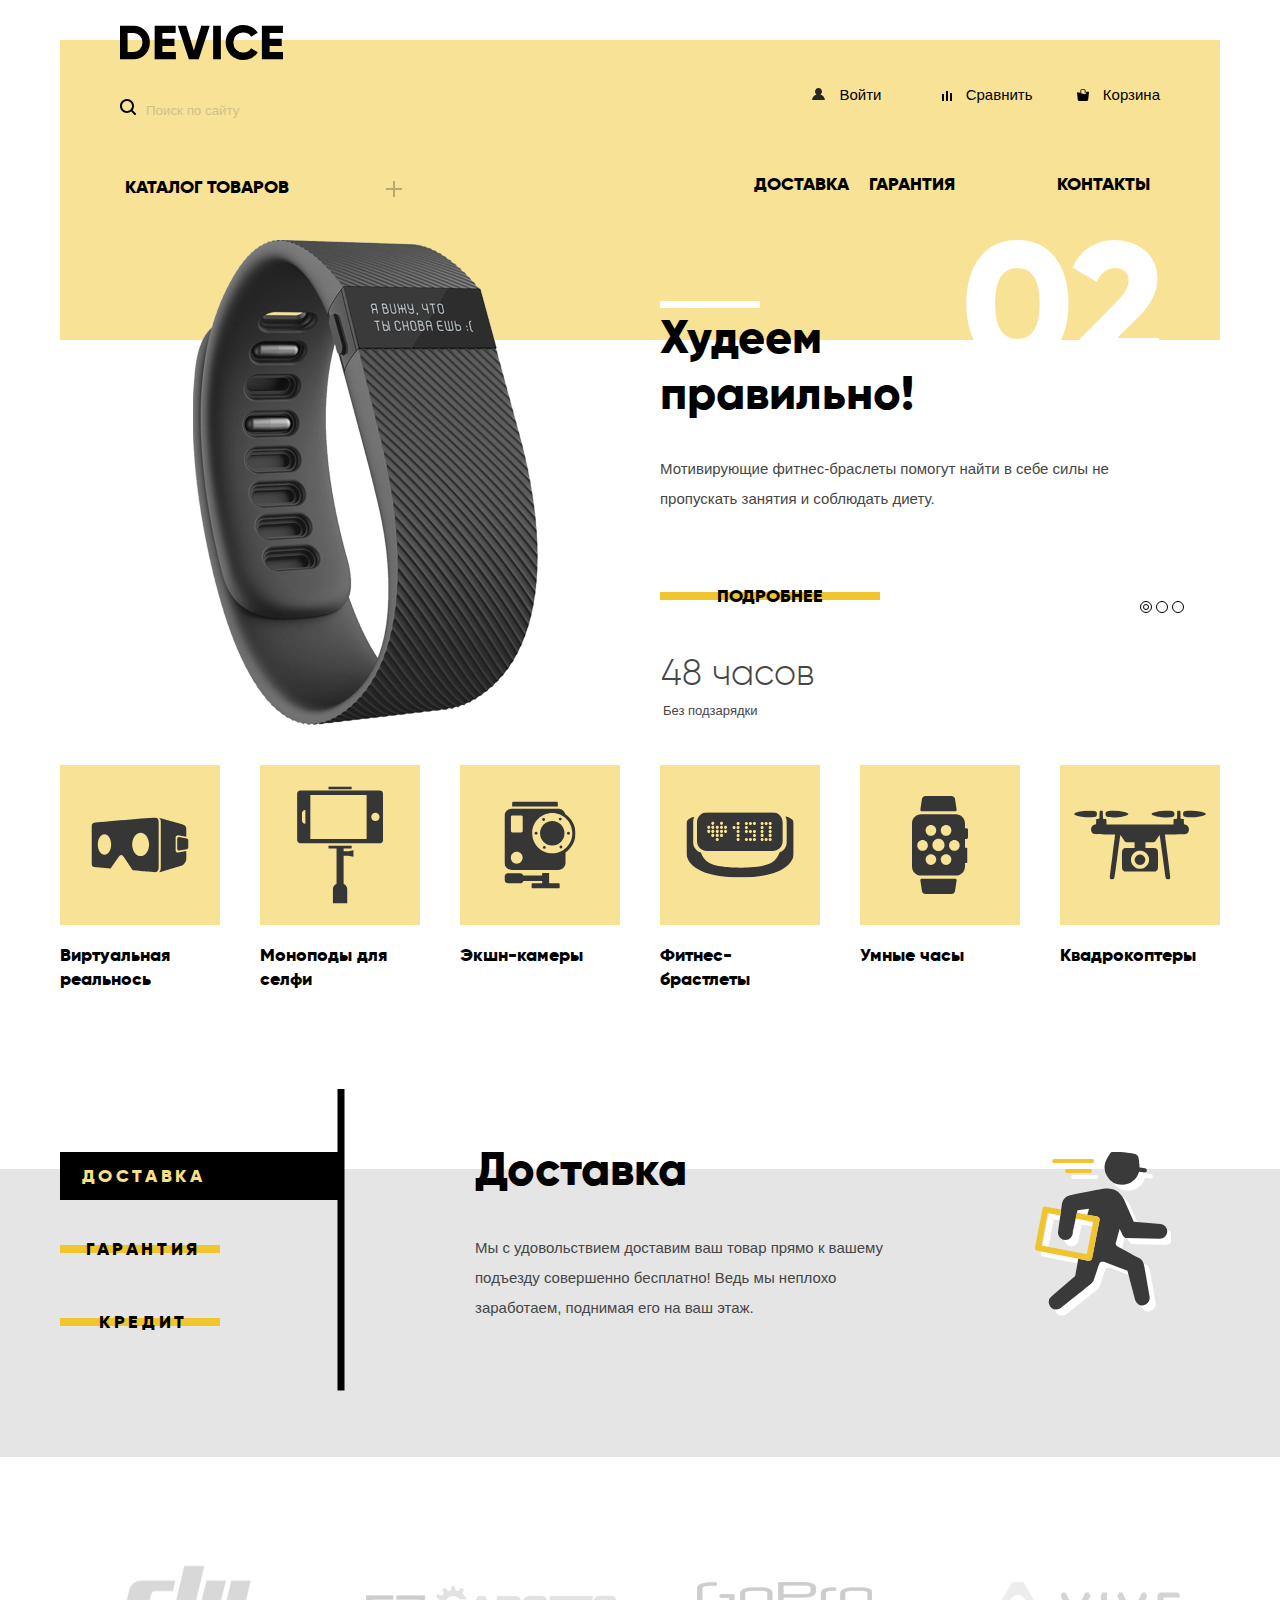
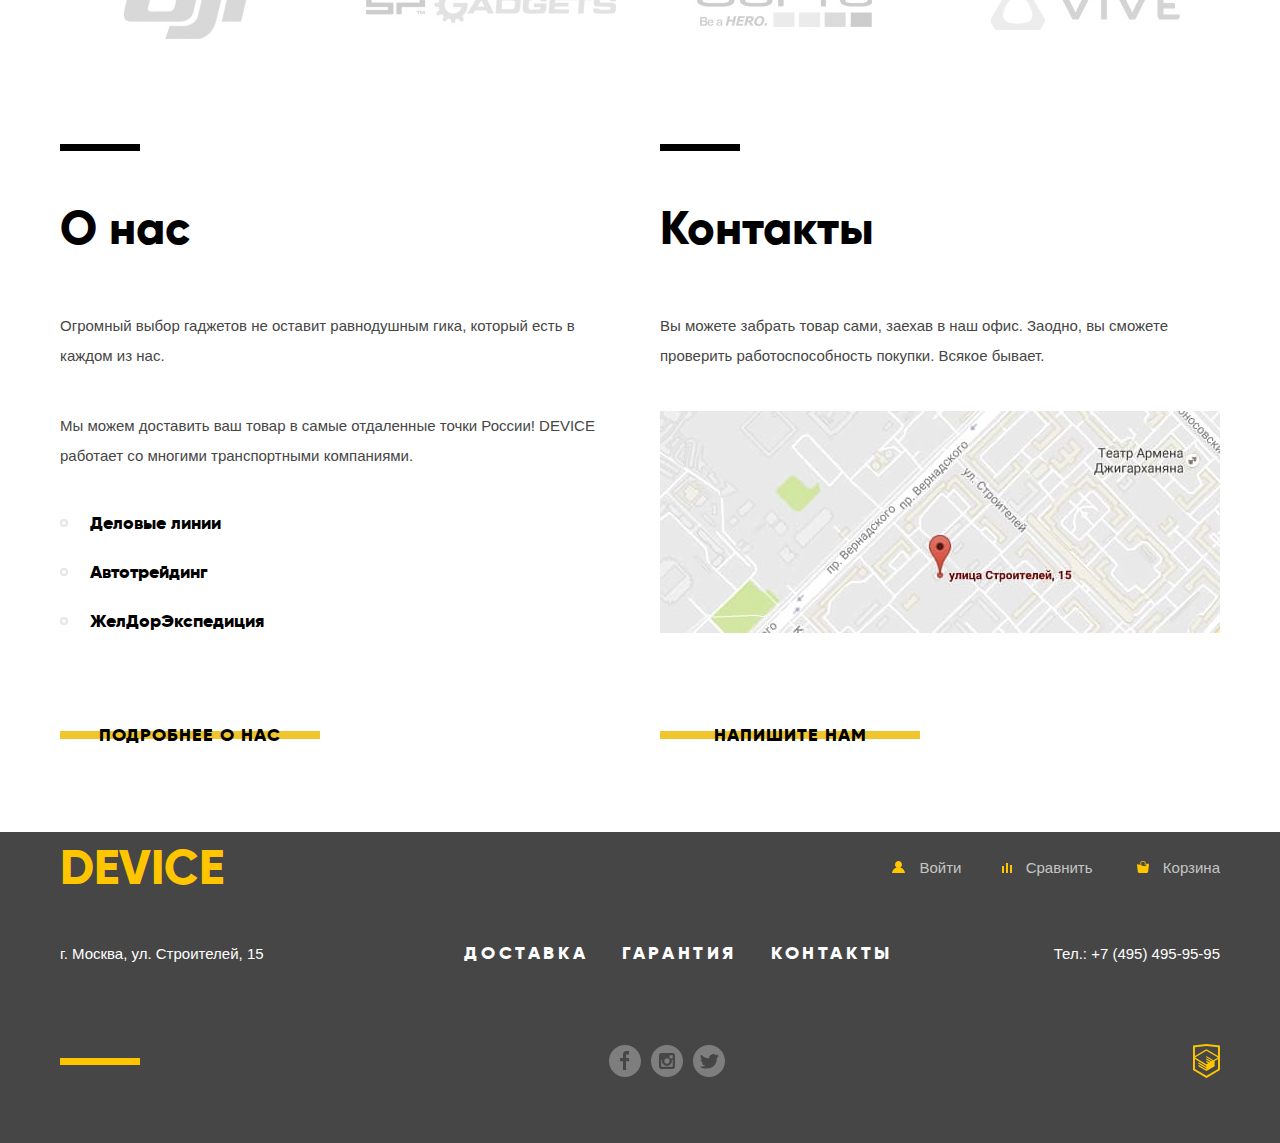
==== commit c3153e72: "изменяет поведение раскрывающегося списка меню в шапке, поведение работает с js, вместо css" ====
--- a/index.html
+++ b/index.html
@@ -75,7 +75,12 @@
       </div>
       <div class="header-menu-wrapper">
         <nav class="catalog-menu">
-          <a class="catalog-menu-btn" href="catalog.html">Каталог товаров</a>
+          <div class="menu-btn-container">
+            <a class="catalog-menu-title" href="catalog.html">Каталог товаров</a>
+            <button class="menu-button" type="button">
+              <span class="menu-button-closed"></span>
+            </button>
+          </div>
           <ul class="catalog-menu-list menu-hide">
             <li>
               <ul>
--- a/css/style.css
+++ b/css/style.css
@@ -1,13 +1,13 @@
 @font-face {
   font-family: 'GilroyExtraBold';
-  src: url('../fonts/gilroyextrabold.woff2') format('woff2'), /* Super Modern Browsers */
-       url('../fonts/gilroyextrabold.woff') format('woff'); /* Pretty Modern Browsers */
+  src: url('../fonts/web/gilroyextrabold.woff2') format('woff2'), /* Super Modern Browsers */
+       url('../fonts/web/gilroyextrabold.woff') format('woff'); /* Pretty Modern Browsers */
 }
 
 @font-face {
   font-family: 'GilroyLight';
-  src: url('../fonts/gilroylight.woff2') format('woff2'), /* Super Modern Browsers */
-       url('../fonts/gilroylight.woff') format('woff'); /* Pretty Modern Browsers */
+  src: url('../fonts/web/gilroylight.woff2') format('woff2'), /* Super Modern Browsers */
+       url('../fonts/web/gilroylight.woff') format('woff'); /* Pretty Modern Browsers */
 }
 
 body {
@@ -71,10 +71,10 @@
 
 .header-wrapper .top-row {
     display: flex;
-    flex-wrap: wrap;
+    flex-wrap: nowrap;
     flex-direction: row;
     justify-content: space-between;
-    align-items: center; 
+    align-items: center;
     margin: 0;
     margin-bottom: 50px;
     padding: 0;
@@ -85,8 +85,9 @@
     margin-right: 40px;
 }
 
-.top-row-left .logo {
+.header-wrapper .logo {
     display: block;
+    width: 163px;
     margin: 0;
     margin-top: -45px;
     margin-bottom: 30px;
@@ -137,7 +138,7 @@
 }
 
 .search input[type="search"]:focus + .search-btn {
-   display: block; 
+   display: block;
 }
 
 .search-btn:hover {
@@ -162,7 +163,7 @@
     display: inline-block;
     font-family: 'Open Sans', Arial, sans-serif;
     font-size: 15px;
-    line-height: 30px; 
+    line-height: 30px;
     font-weight: 300;
     color: #000000;
     text-align: left;
@@ -180,8 +181,8 @@
 }
 
 .top-row-right .user-account-btn {
-    display: none;
-    margin-left: 10px;
+  margin-right: 10px;
+  margin-left: 10px;
 }
 
 .top-row-right .login-btn {
@@ -220,10 +221,16 @@
     box-sizing: border-box;
 }
 
-.catalog-menu-btn {
+.menu-btn-container {
+  display: flex;
+  flex-direction: row;
+  align-items: flex-start;
+}
+
+.catalog-menu-title {
     position: relative;
     display: block;
-    width: 230px;
+    width: 250px;
     margin: 0;
     padding: 5px;
     padding-right: 30px;
@@ -238,26 +245,54 @@
     box-sizing: border-box;
 }
 
-.catalog-menu-btn::after,
-.catalog-menu-btn::before {
+.catalog-menu-title:hover,
+.catalog-menu-title:focus {
+  color: rgba(0, 0, 0, 0.6);
+}
+
+.catalog-menu-title:active {
+  color: rgba(0, 0, 0, 0.3);
+}
+
+.menu-button {
+  padding: 16px;
+  border: none;
+  background: none;
+}
+
+.menu-button-closed {
+  position: relative;
+  top: 2px;
+  display: block;
+  width: 16px;
+  height: 2px;
+  margin: 0;
+  background-color: #b8a974;
+  border: none;
+  box-sizing: border-box;
+  cursor: pointer;
+}
+
+.menu-button-closed::before {
     position: absolute;
-    top: 15px;
+    top: 0;
     right: 0;
     content: "";
     width: 16px;
     height: 2px;
     background-color: #b8a974;
-}
-    
-.catalog-menu-btn::after {
     transform: rotate(90deg);
 }
 
-.catalog-menu-btn:hover {
+.menu-button-opened::before {
+  display: none;
+}
+
+.menu-btn:hover {
     color: rgba(0, 0, 0, 0.6);
 }
 
-.catalog-menu-btn:active {
+.menu-btn:active {
     color: rgba(0, 0, 0, 0.3);
 }
 
@@ -283,9 +318,9 @@
     align-items: flex-start;
     flex-shrink: 0;
     width: 100%;
-    height: 131px;
-    margin: 0;
-    padding: 0;
+    margin: 0;
+    padding: 0;
+    padding-bottom: 23px;
     list-style: none;
     background-color: #f7e296;
     overflow: hidden;
@@ -293,19 +328,23 @@
     transition: ease-in-out 0.3s;
 }
 
+.catalog-menu .catalog-menu-list {
+  display: flex;
+  transition: ease-in-out 0.3s;
+}
+
+.inner-page .catalog-menu-list {
+  padding-bottom: 5px;
+}
+
 .catalog-menu .menu-hide {
     display: none;
-    transition: ease-in-out 0.3s;
-}
+}
+
 
 .catalog-menu:hover .catalog-menu-btn::after,
 .catalog-menu:focus .catalog-menu-btn::after {
     display: none;
-}
-
-.catalog-menu:hover .menu-hide,
-.catalog-menu:focus .menu-hide {
-    display: flex;
 }
 
 .catalog-menu-list li {
@@ -401,6 +440,10 @@
     padding: 0;
     background-color: #464646;
     box-sizing: border-box;
+}
+
+.inner-page footer {
+  margin-top: 0;
 }
 
 .footer-top-row {
@@ -1104,7 +1147,7 @@
 
 .about-us {
     width: 560px;
-    margin-right: 40px; 
+    margin-right: 40px;
 }
 
 .about-us h3,
@@ -1330,7 +1373,7 @@
     position: relative;
     z-index: 2;
     margin: 0;
-    margin-left: 60px; 
+    margin-left: 60px;
     margin-bottom: 100px;
     padding: 0;
     padding-top: 25px;
@@ -1501,10 +1544,6 @@
     outline: thin dotted;
 }
 
-/* .catalog-section {
-    background-color: #ffffff;
-} */
-
 .catalog-sorting-container {
     display: flex;
     flex-direction: row;
@@ -1512,7 +1551,7 @@
     position: relative;
     z-index: 2;
     margin: 0;
-    margin-left: 60px;
+    margin-left: 70px;
     margin-bottom: 100px;
     padding: 0;
     padding-top: 23px;
@@ -1533,7 +1572,10 @@
 }
 
 .sorting-list {
-    display: flex;
+  flex-grow: 1;
+    display: flex;
+    justify-content: flex-start;
+    align-items: flex-start;
     margin: 0;
     padding: 0;
     list-style: none;
@@ -1545,6 +1587,18 @@
 
 .sorting-list li:last-child {
     margin-right: 0;
+}
+
+.sorting-arrows polygon {
+  fill: #000000;
+}
+
+.sorting-list .arrow-up {
+  margin-left: auto;
+}
+
+.sorting-arrows a {
+  opacity: 0.3;
 }
 
 .sorting-list a {
@@ -1554,4 +1608,285 @@
     font-weight: 400;
     text-align: left;
     color: rgba(0, 0, 0, 0.3);
-}+}
+
+.sorting-list a:hover,
+.sorting-list a:focus {
+  color: rgba(0, 0, 0, 0.6);
+}
+
+.active-sorting-item a,
+.sorting-list a:active {
+  color: rgba(0, 0, 0, 1);
+}
+
+.sorting-arrows a:hover,
+.sorting-arrows a:focus {
+  opacity: 0.6;
+}
+
+.active-arrow a,
+.sorting-arrows a:active {
+  opacity: 1;
+}
+
+.catalog-list-container {
+  width: 765px;
+  margin: 0;
+  margin-left: 70px;
+  padding: 0;
+}
+
+.catalog-list {
+  display: flex;
+  flex-wrap: wrap;
+  flex-direction: row;
+  margin: 0;
+  margin-left: -35px;
+  padding: 0;
+  list-style: none;
+}
+
+.catalog-list li {
+  flex-shrink: 0;
+  position: relative;
+  width: 360px;
+  margin: 0;
+  margin-left: 40px;
+  margin-bottom: 45px;
+  padding: 0;
+  cursor: pointer;
+  transition: all 0.3s;
+}
+
+.catalog-item-block {
+  position: relative;
+  width: 360px;
+  margin-bottom: 30px;
+}
+
+.catalog-item-block img {
+  max-width: 100%;
+  height: auto;
+}
+
+.catalog-item-block .flag-new {
+  position: absolute;
+  top: 20px;
+  right: 20px;
+  display: block;
+  width: 60px;
+  height: 60px;
+  margin: 0;
+  padding: 17px 13px;
+  font-family: 'GilroyExtraBold', Arial, sans-serif;
+  font-size: 14px;
+  line-height: 24px;
+  font-weight: 700;
+  text-transform: uppercase;
+  text-align: center;
+  color: rgba(0, 0, 0, 0.2);
+  border-radius: 50%;
+  border: 2px solid rgba(205, 57, 67, 0.1);
+  box-sizing: border-box;
+}
+
+.product-btn-block {
+  position: absolute;
+  top: 0;
+  left: 0;
+  display: none;
+  width: 100%;
+  height: 380px;
+  text-align: center;
+  transition: ease-in-out 0.3s;
+}
+
+.catalog-list li:hover .product-btn-block {
+  display: flex;
+  flex-direction: column;
+  justify-content: center;
+  align-items: center;
+  background-color: rgba(255, 255, 255, 0.7);
+}
+
+.product-btn-block .in-cart-btn {
+  position: relative;
+  z-index: 1;
+  display: block;
+  width: 200px;
+  margin: 0 auto;
+  margin-bottom: 10px;
+  padding: 10px 20px;
+  font-family: 'GilroyExtrabold', Arial, sans-serif;
+  font-size: 18px;
+  line-height: 24px;
+  text-transform: uppercase;
+  text-align: center;
+  color: #000000;
+  letter-spacing: 1px;
+  border: none;
+  background: none;
+  box-sizing: border-box;
+}
+
+.product-btn-block .in-cart-btn::before,
+.product-btn-block .in-cart-btn::after {
+  position: absolute;
+  content: "";
+  width: 100px;
+  height: 8px;
+  top: 50%;
+  right: 0;
+  transform: translateY(-50%);
+  background-color: #f0c52e;
+  transition: ease-in-out 0.3s;
+  z-index: -1;
+}
+
+.product-btn-block .in-cart-btn::before {
+  left: 0;
+}
+
+.product-btn-block .in-cart-btn:hover::before,
+.product-btn-block .in-cart-btn:hover::after,
+.product-btn-block .in-cart-btn:focus::before,
+.product-btn-block .in-cart-btn:focus::after {
+  height: 40px;
+}
+
+.product-btn-block .in-cart-btn:active {
+  color: rgba(0, 0, 0, 0.3);
+}
+
+.to-compaire {
+  font-family: 'Open Sans';
+  font-size: 13px;
+  line-height: 36px;
+  font-weight: 300;
+  color: rgba(0, 0, 0, 0.5);
+}
+
+.to-compaire:hover,
+.to-compaire:focus {
+  color: rgba(0, 0, 0, 1);
+}
+
+.to-compaire:active {
+  color: rgba(0, 0, 0, 0.2);
+}
+
+.name-price-block {
+  display: flex;
+  flex-direction: row;
+  flex-wrap: wrap;
+  justify-content: space-between;
+  align-items: flex-start;
+}
+
+.name-price-block a {
+  max-width: 260px;
+}
+
+.product-name h3 {
+  margin: 0;
+  padding: 0;
+  font-family: 'GilroyExtraBold', Arial, sans-serif;
+  font-size: 18px;
+  line-height: 24px;
+  font-weight: 900;
+  text-align: left;
+  color: #000000;
+}
+
+.product-price {
+  font-family: 'GilroyLight', Arial, sans-serif;
+  font-size: 16px;
+  line-height: 24px;
+  font-weight: 400;
+  text-align: right;
+  color: #464646;
+}
+
+.pagination-container {
+  width: 760px;
+  margin-left: 70px;
+  margin-bottom: 75px;
+  padding: 25px 30px;
+  background-color: #ebebeb;
+  box-sizing: border-box;
+}
+
+.pagination-list {
+  display: flex;
+  flex-direction: row;
+  justify-content: space-between;
+  align-items: flex-start;
+  width: 100%;
+  margin: 0;
+  padding: 0;
+  list-style: none;
+  box-sizing: border-box;
+}
+
+.pagination-list a {
+  font-family: 'GilroyExtraBold', Arial, sans-serif;
+  font-size: 18px;
+  line-height: 24px;
+  font-weight: 700;
+  text-transform: uppercase;
+  text-align: left;
+  letter-spacing: 2px;
+  color: #000000;
+  box-sizing: border-box;
+}
+
+.pagination-list .page-num {
+  padding: 5px;
+  color: rgba(0, 0, 0, 0.3);
+  box-sizing: border-box;
+}
+
+.pagination-list .page-num[href]:hover,
+.pagination-list .page-num[href]:focus {
+  color: rgba(0, 0, 0, 0.6);
+  box-sizing: border-box;
+}
+
+.active-page .page-num,
+.pagination-list .page-num[href]:active {
+  color: rgba(0, 0, 0, 1);
+}
+
+.pagination-list li {
+  margin-right: 5px;
+  margin-left: 5px;
+}
+
+.pagination-list li:first-child {
+  margin-right: auto;
+  margin-left: 0;
+  padding: 0;
+}
+
+.pagination-list li:last-child {
+  margin-left: auto;
+  margin-right: 0;
+  padding: 0;
+}
+
+
+.pagination-list .prev:hover,
+.pagination-list .prev:focus,
+.pagination-list .next:hover,
+.pagination-list .next:focus {
+  margin: 0 -29px;
+  padding: 29px;
+  background-color: #d9d9d9;
+}
+
+.pagination-list .prev:active,
+.pagination-list .next:active {
+  color: rgba(0, 0, 0, 0.3);
+  background-color: #d9d9d9;
+}
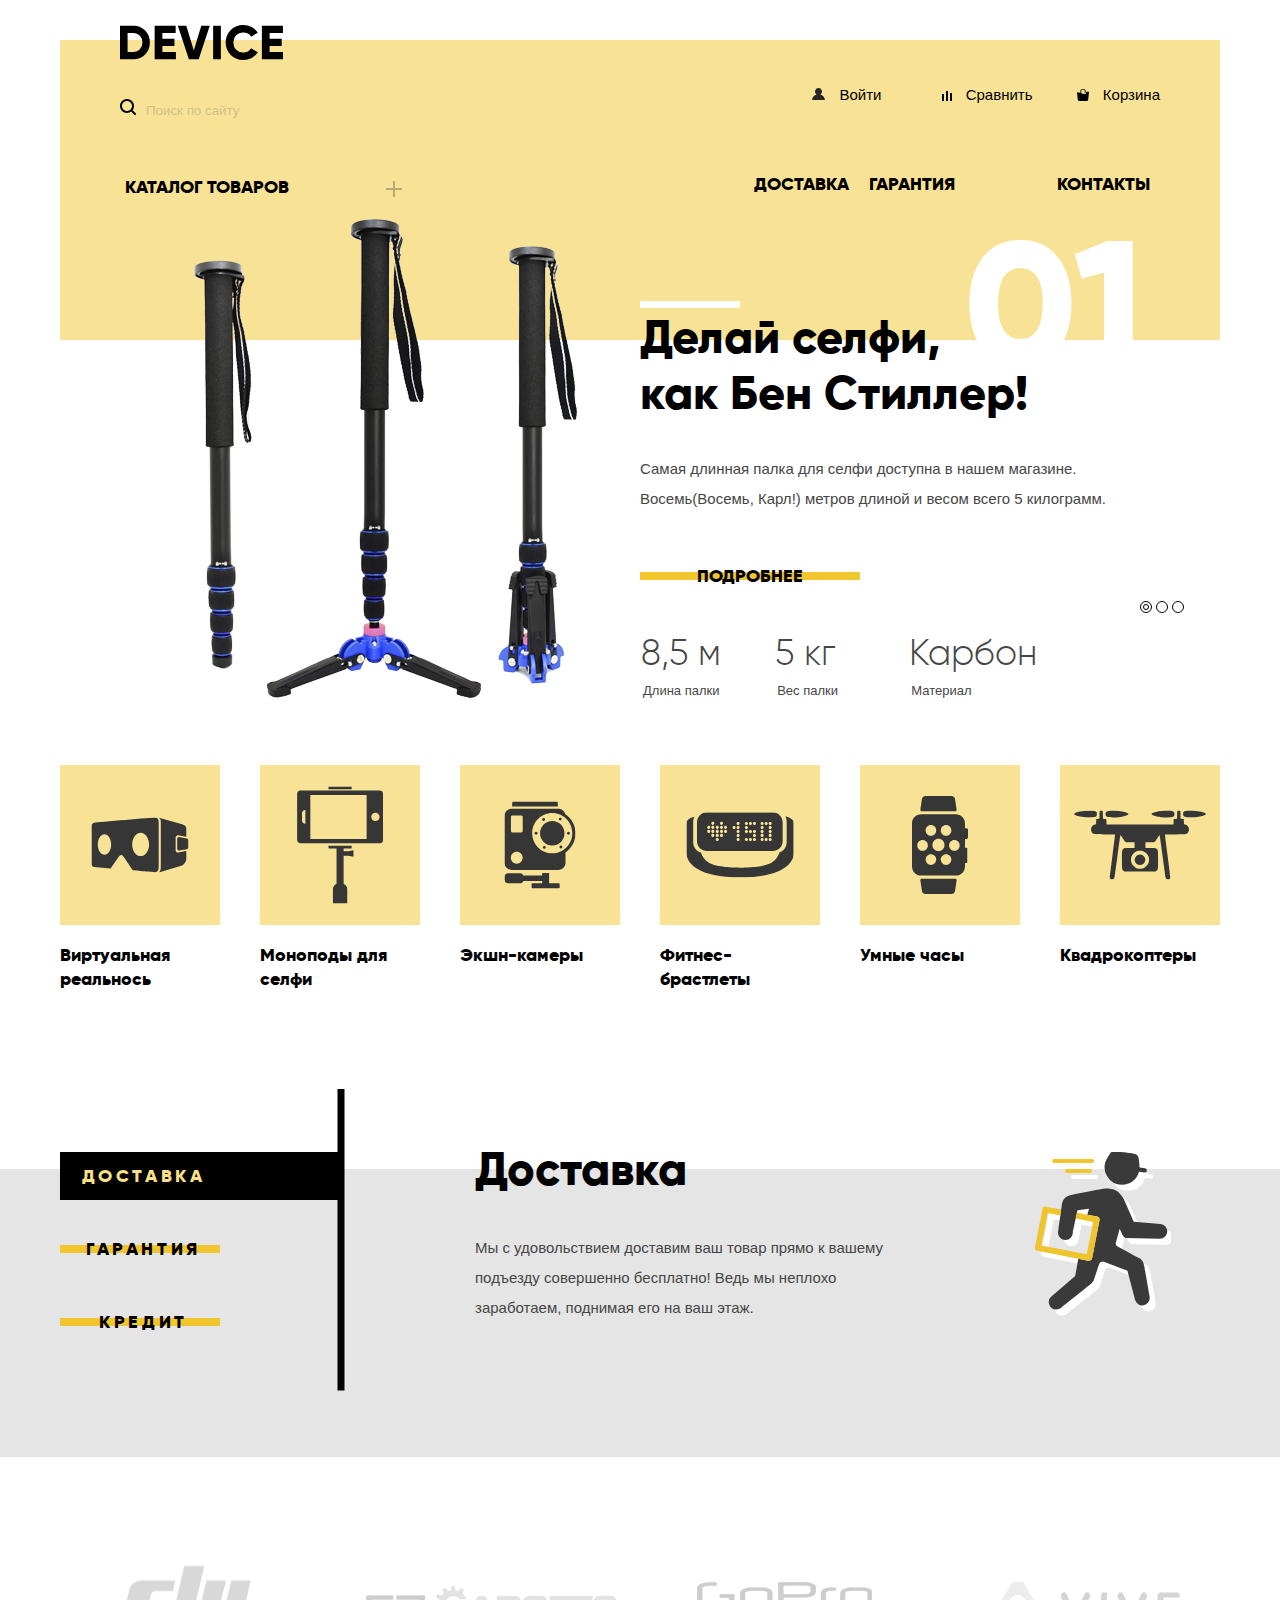
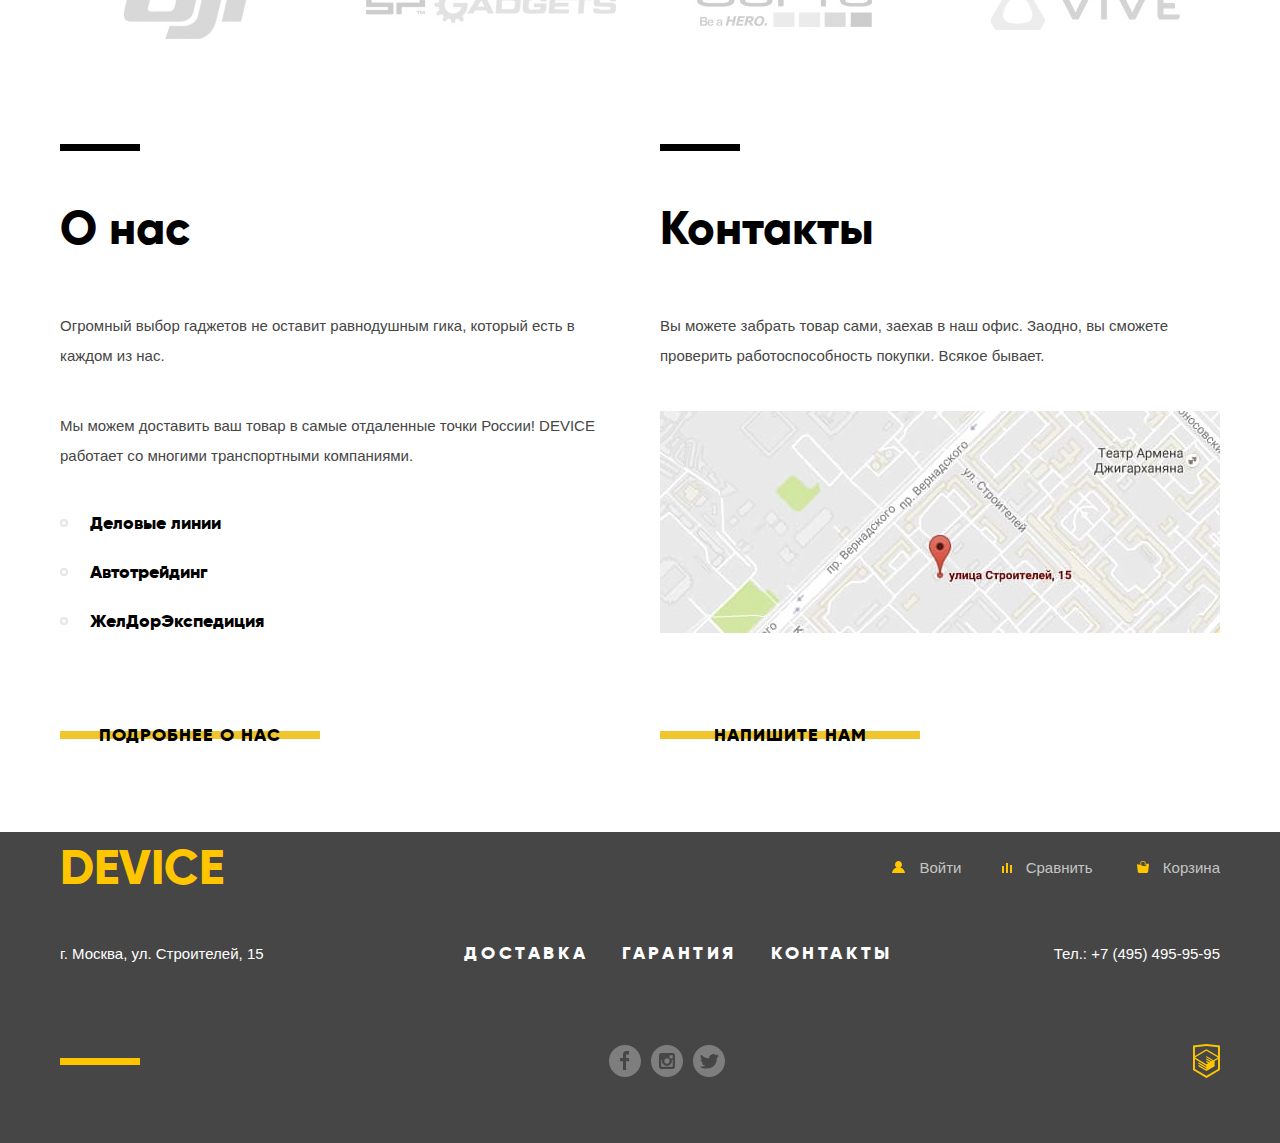
==== commit 76c9497d: "подключает слайдеры на wjs" ====
--- a/index.html
+++ b/index.html
@@ -160,7 +160,7 @@
                 </table>
               </div>
             </li>
-            <li class="slider-item slide-2">
+            <li class="slider-item slide-2 slide-hidden">
               <div class="slider-item-image">
                 <img src="img/slider-2-png.png" width="345" height="485" alt="Изображение Фитнес-браслетa">
               </div>
@@ -180,7 +180,7 @@
                 </table>
               </div>
             </li>
-            <li class="slider-item slide-3">
+            <li class="slider-item slide-3 slide-hidden">
               <div class="slider-item-image">
                 <img src="img/slider-3-png.png" width="526" height="334" alt="Изображение квадрокоптера">
               </div>
@@ -206,11 +206,11 @@
             </li>
           </ul>
           <div class="slider-dots">
-            <input class="visually-hidden" id="slider-control-1" type="radio" name="slider-controls" checked>
+            <input class="visually-hidden slider-dot-1" id="slider-control-1" type="radio" name="slider-controls" checked>
             <label class="slider-dot" for="slider-control-1"></label>
-            <input class="visually-hidden" id="slider-control-2" type="radio" name="slider-controls">
+            <input class="visually-hidden slider-dot-2" id="slider-control-2" type="radio" name="slider-controls">
             <label class="slider-dot" for="slider-control-2"></label>
-            <input class="visually-hidden" id="slider-control-3" type="radio" name="slider-controls">
+            <input class="visually-hidden slider-dot-3" id="slider-control-3" type="radio" name="slider-controls">
             <label class="slider-dot" for="slider-control-3"></label>
           </div>
         </div>
@@ -382,7 +382,7 @@
         <h2 class="visually-hidden">Наши услуги</h2>
         <div class="services-slider">
           <div class="slider-controls">
-            <button class="delivery-slide-btn" type="button" aria-pressed="true">Доставка</button>
+            <button class="delivery-slide-btn pressed" type="button" aria-pressed="true">Доставка</button>
             <button class="warranty-slide-btn" type="button" aria-pressed="false">Гарантия</button>
             <button class="credit-slide-btn" type="button" aria-pressed="false">Кредит</button>
           </div>
--- a/css/style.css
+++ b/css/style.css
@@ -642,6 +642,7 @@
     width: 1160px;
     margin: 0;
     margin-bottom: 40px;
+    z-index: 0;
 }
 
 .slider-item-list {
@@ -691,8 +692,7 @@
     margin-right: 40px;
 }
 
-.slide-1,
-.slide-3 {
+.slide-hidden {
     display: none;
 }
 
@@ -747,7 +747,7 @@
 
 .slider-item-content p {
     margin: 0;
-    margin-bottom: 60px;
+    margin-bottom: 40px;
     padding: 0;
     font-family: 'Open Sans', Arial, sans-serif;
     font-size: 15px;
@@ -1036,7 +1036,7 @@
     height: 40px;
 }
 
-.slider-controls button[aria-pressed="true"],
+.slider-controls .pressed,
 .slider-controls button:active {
     color: #f7e184;
     background-color: #000000;
@@ -1066,8 +1066,7 @@
     margin-right: 130px;
 }
 
-.services-slide-2,
-.services-slide-3 {
+.services-slide-hidden {
     display: none;
 }
 
